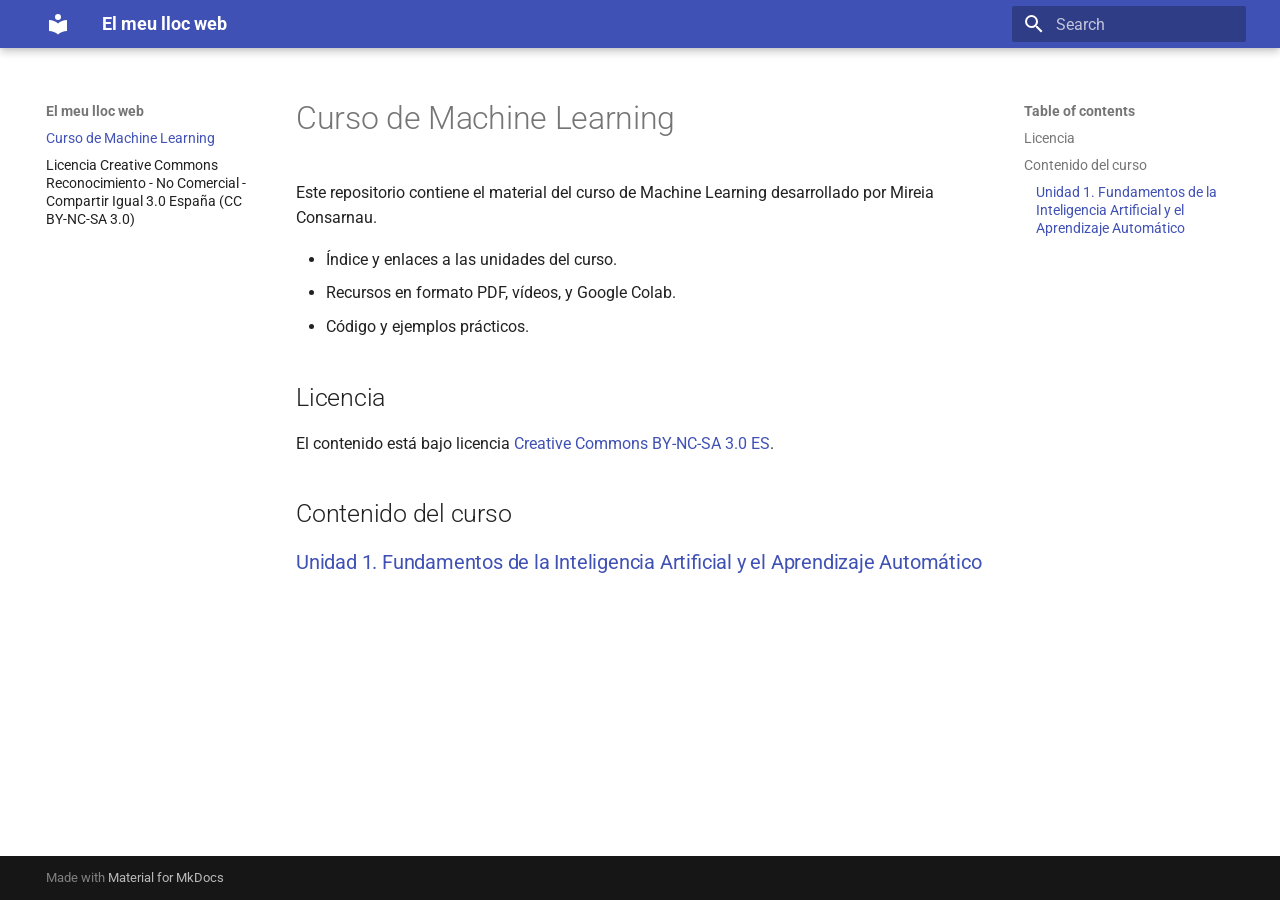
==== index.html @ 43873d52 "Deployed 6380e3f with MkDocs version: 1.5.3" ====
<!doctype html>
<html lang="en" class="no-js">
  <head>
    
      <meta charset="utf-8">
      <meta name="viewport" content="width=device-width,initial-scale=1">
      
      
      
      
      
        <link rel="next" href="LICENSE/">
      
      
      <link rel="icon" href="assets/images/favicon.png">
      <meta name="generator" content="mkdocs-1.5.3, mkdocs-material-9.4.0">
    
    
      
        <title>Curso de Machine Learning - El meu lloc web</title>
      
    
    
      <link rel="stylesheet" href="assets/stylesheets/main.9f615399.min.css">
      
      


    
    
      
    
    
      
        
        
        <link rel="preconnect" href="https://fonts.gstatic.com" crossorigin>
        <link rel="stylesheet" href="https://fonts.googleapis.com/css?family=Roboto:300,300i,400,400i,700,700i%7CRoboto+Mono:400,400i,700,700i&display=fallback">
        <style>:root{--md-text-font:"Roboto";--md-code-font:"Roboto Mono"}</style>
      
    
    
    <script>__md_scope=new URL(".",location),__md_hash=e=>[...e].reduce((e,_)=>(e<<5)-e+_.charCodeAt(0),0),__md_get=(e,_=localStorage,t=__md_scope)=>JSON.parse(_.getItem(t.pathname+"."+e)),__md_set=(e,_,t=localStorage,a=__md_scope)=>{try{t.setItem(a.pathname+"."+e,JSON.stringify(_))}catch(e){}}</script>
    
      

    
    
    
  </head>
  
  
    <body dir="ltr">
  
    
    
      <script>var palette=__md_get("__palette");if(palette&&"object"==typeof palette.color)for(var key of Object.keys(palette.color))document.body.setAttribute("data-md-color-"+key,palette.color[key])</script>
    
    <input class="md-toggle" data-md-toggle="drawer" type="checkbox" id="__drawer" autocomplete="off">
    <input class="md-toggle" data-md-toggle="search" type="checkbox" id="__search" autocomplete="off">
    <label class="md-overlay" for="__drawer"></label>
    <div data-md-component="skip">
      
        
        <a href="#licencia" class="md-skip">
          Skip to content
        </a>
      
    </div>
    <div data-md-component="announce">
      
    </div>
    
    
      

  

<header class="md-header md-header--shadow" data-md-component="header">
  <nav class="md-header__inner md-grid" aria-label="Header">
    <a href="." title="El meu lloc web" class="md-header__button md-logo" aria-label="El meu lloc web" data-md-component="logo">
      
  
  <svg xmlns="http://www.w3.org/2000/svg" viewBox="0 0 24 24"><path d="M12 8a3 3 0 0 0 3-3 3 3 0 0 0-3-3 3 3 0 0 0-3 3 3 3 0 0 0 3 3m0 3.54C9.64 9.35 6.5 8 3 8v11c3.5 0 6.64 1.35 9 3.54 2.36-2.19 5.5-3.54 9-3.54V8c-3.5 0-6.64 1.35-9 3.54Z"/></svg>

    </a>
    <label class="md-header__button md-icon" for="__drawer">
      
      <svg xmlns="http://www.w3.org/2000/svg" viewBox="0 0 24 24"><path d="M3 6h18v2H3V6m0 5h18v2H3v-2m0 5h18v2H3v-2Z"/></svg>
    </label>
    <div class="md-header__title" data-md-component="header-title">
      <div class="md-header__ellipsis">
        <div class="md-header__topic">
          <span class="md-ellipsis">
            El meu lloc web
          </span>
        </div>
        <div class="md-header__topic" data-md-component="header-topic">
          <span class="md-ellipsis">
            
              Curso de Machine Learning
            
          </span>
        </div>
      </div>
    </div>
    
    
    
      <label class="md-header__button md-icon" for="__search">
        
        <svg xmlns="http://www.w3.org/2000/svg" viewBox="0 0 24 24"><path d="M9.5 3A6.5 6.5 0 0 1 16 9.5c0 1.61-.59 3.09-1.56 4.23l.27.27h.79l5 5-1.5 1.5-5-5v-.79l-.27-.27A6.516 6.516 0 0 1 9.5 16 6.5 6.5 0 0 1 3 9.5 6.5 6.5 0 0 1 9.5 3m0 2C7 5 5 7 5 9.5S7 14 9.5 14 14 12 14 9.5 12 5 9.5 5Z"/></svg>
      </label>
      <div class="md-search" data-md-component="search" role="dialog">
  <label class="md-search__overlay" for="__search"></label>
  <div class="md-search__inner" role="search">
    <form class="md-search__form" name="search">
      <input type="text" class="md-search__input" name="query" aria-label="Search" placeholder="Search" autocapitalize="off" autocorrect="off" autocomplete="off" spellcheck="false" data-md-component="search-query" required>
      <label class="md-search__icon md-icon" for="__search">
        
        <svg xmlns="http://www.w3.org/2000/svg" viewBox="0 0 24 24"><path d="M9.5 3A6.5 6.5 0 0 1 16 9.5c0 1.61-.59 3.09-1.56 4.23l.27.27h.79l5 5-1.5 1.5-5-5v-.79l-.27-.27A6.516 6.516 0 0 1 9.5 16 6.5 6.5 0 0 1 3 9.5 6.5 6.5 0 0 1 9.5 3m0 2C7 5 5 7 5 9.5S7 14 9.5 14 14 12 14 9.5 12 5 9.5 5Z"/></svg>
        
        <svg xmlns="http://www.w3.org/2000/svg" viewBox="0 0 24 24"><path d="M20 11v2H8l5.5 5.5-1.42 1.42L4.16 12l7.92-7.92L13.5 5.5 8 11h12Z"/></svg>
      </label>
      <nav class="md-search__options" aria-label="Search">
        
        <button type="reset" class="md-search__icon md-icon" title="Clear" aria-label="Clear" tabindex="-1">
          
          <svg xmlns="http://www.w3.org/2000/svg" viewBox="0 0 24 24"><path d="M19 6.41 17.59 5 12 10.59 6.41 5 5 6.41 10.59 12 5 17.59 6.41 19 12 13.41 17.59 19 19 17.59 13.41 12 19 6.41Z"/></svg>
        </button>
      </nav>
      
    </form>
    <div class="md-search__output">
      <div class="md-search__scrollwrap" data-md-scrollfix>
        <div class="md-search-result" data-md-component="search-result">
          <div class="md-search-result__meta">
            Initializing search
          </div>
          <ol class="md-search-result__list" role="presentation"></ol>
        </div>
      </div>
    </div>
  </div>
</div>
    
    
  </nav>
  
</header>
    
    <div class="md-container" data-md-component="container">
      
      
        
          
        
      
      <main class="md-main" data-md-component="main">
        <div class="md-main__inner md-grid">
          
            
              
              <div class="md-sidebar md-sidebar--primary" data-md-component="sidebar" data-md-type="navigation" >
                <div class="md-sidebar__scrollwrap">
                  <div class="md-sidebar__inner">
                    



<nav class="md-nav md-nav--primary" aria-label="Navigation" data-md-level="0">
  <label class="md-nav__title" for="__drawer">
    <a href="." title="El meu lloc web" class="md-nav__button md-logo" aria-label="El meu lloc web" data-md-component="logo">
      
  
  <svg xmlns="http://www.w3.org/2000/svg" viewBox="0 0 24 24"><path d="M12 8a3 3 0 0 0 3-3 3 3 0 0 0-3-3 3 3 0 0 0-3 3 3 3 0 0 0 3 3m0 3.54C9.64 9.35 6.5 8 3 8v11c3.5 0 6.64 1.35 9 3.54 2.36-2.19 5.5-3.54 9-3.54V8c-3.5 0-6.64 1.35-9 3.54Z"/></svg>

    </a>
    El meu lloc web
  </label>
  
  <ul class="md-nav__list" data-md-scrollfix>
    
      
      
  
  
    
  
  
    <li class="md-nav__item md-nav__item--active">
      
      <input class="md-nav__toggle md-toggle" type="checkbox" id="__toc">
      
      
      
        <label class="md-nav__link md-nav__link--active" for="__toc">
          
  
  <span class="md-ellipsis">
    Curso de Machine Learning
  </span>
  

          <span class="md-nav__icon md-icon"></span>
        </label>
      
      <a href="." class="md-nav__link md-nav__link--active">
        
  
  <span class="md-ellipsis">
    Curso de Machine Learning
  </span>
  

      </a>
      
        

<nav class="md-nav md-nav--secondary" aria-label="Table of contents">
  
  
  
  
    <label class="md-nav__title" for="__toc">
      <span class="md-nav__icon md-icon"></span>
      Table of contents
    </label>
    <ul class="md-nav__list" data-md-component="toc" data-md-scrollfix>
      
        <li class="md-nav__item">
  <a href="#licencia" class="md-nav__link">
    Licencia
  </a>
  
</li>
      
        <li class="md-nav__item">
  <a href="#contenido-del-curso" class="md-nav__link">
    Contenido del curso
  </a>
  
    <nav class="md-nav" aria-label="Contenido del curso">
      <ul class="md-nav__list">
        
          <li class="md-nav__item">
  <a href="#unidad-1-fundamentos-de-la-inteligencia-artificial-y-el-aprendizaje-automatico" class="md-nav__link">
    Unidad 1. Fundamentos de la Inteligencia Artificial y el Aprendizaje Automático
  </a>
  
</li>
        
      </ul>
    </nav>
  
</li>
      
    </ul>
  
</nav>
      
    </li>
  

    
      
      
  
  
  
    <li class="md-nav__item">
      <a href="LICENSE/" class="md-nav__link">
        
  
  <span class="md-ellipsis">
    Licencia Creative Commons Reconocimiento - No Comercial - Compartir Igual 3.0 España (CC BY-NC-SA 3.0)
  </span>
  

      </a>
    </li>
  

    
  </ul>
</nav>
                  </div>
                </div>
              </div>
            
            
              
              <div class="md-sidebar md-sidebar--secondary" data-md-component="sidebar" data-md-type="toc" >
                <div class="md-sidebar__scrollwrap">
                  <div class="md-sidebar__inner">
                    

<nav class="md-nav md-nav--secondary" aria-label="Table of contents">
  
  
  
  
    <label class="md-nav__title" for="__toc">
      <span class="md-nav__icon md-icon"></span>
      Table of contents
    </label>
    <ul class="md-nav__list" data-md-component="toc" data-md-scrollfix>
      
        <li class="md-nav__item">
  <a href="#licencia" class="md-nav__link">
    Licencia
  </a>
  
</li>
      
        <li class="md-nav__item">
  <a href="#contenido-del-curso" class="md-nav__link">
    Contenido del curso
  </a>
  
    <nav class="md-nav" aria-label="Contenido del curso">
      <ul class="md-nav__list">
        
          <li class="md-nav__item">
  <a href="#unidad-1-fundamentos-de-la-inteligencia-artificial-y-el-aprendizaje-automatico" class="md-nav__link">
    Unidad 1. Fundamentos de la Inteligencia Artificial y el Aprendizaje Automático
  </a>
  
</li>
        
      </ul>
    </nav>
  
</li>
      
    </ul>
  
</nav>
                  </div>
                </div>
              </div>
            
          
          
            <div class="md-content" data-md-component="content">
              <article class="md-content__inner md-typeset">
                
                  


  <h1>Curso de Machine Learning</h1>

<p>Este repositorio contiene el material del curso de Machine Learning desarrollado por Mireia Consarnau.</p>
<ul>
<li>Índice y enlaces a las unidades del curso.</li>
<li>Recursos en formato PDF, vídeos, y Google Colab.</li>
<li>Código y ejemplos prácticos.</li>
</ul>
<h2 id="licencia">Licencia</h2>
<p>El contenido está bajo licencia <a href="LICENSE/">Creative Commons BY-NC-SA 3.0 ES</a>.</p>
<h2 id="contenido-del-curso">Contenido del curso</h2>
<h3 id="unidad-1-fundamentos-de-la-inteligencia-artificial-y-el-aprendizaje-automatico"><a href="unidad1/unidad1.md">Unidad 1. Fundamentos de la Inteligencia Artificial y el Aprendizaje Automático</a></h3>





                
              </article>
            </div>
          
          
        </div>
        
      </main>
      
        <footer class="md-footer">
  
  <div class="md-footer-meta md-typeset">
    <div class="md-footer-meta__inner md-grid">
      <div class="md-copyright">
  
  
    Made with
    <a href="https://squidfunk.github.io/mkdocs-material/" target="_blank" rel="noopener">
      Material for MkDocs
    </a>
  
</div>
      
    </div>
  </div>
</footer>
      
    </div>
    <div class="md-dialog" data-md-component="dialog">
      <div class="md-dialog__inner md-typeset"></div>
    </div>
    
    <script id="__config" type="application/json">{"base": ".", "features": [], "search": "assets/javascripts/workers/search.a264c092.min.js", "translations": {"clipboard.copied": "Copied to clipboard", "clipboard.copy": "Copy to clipboard", "search.result.more.one": "1 more on this page", "search.result.more.other": "# more on this page", "search.result.none": "No matching documents", "search.result.one": "1 matching document", "search.result.other": "# matching documents", "search.result.placeholder": "Type to start searching", "search.result.term.missing": "Missing", "select.version": "Select version"}}</script>
    
    
      <script src="assets/javascripts/bundle.4e0fa4ba.min.js"></script>
      
    
  </body>
</html>
---- assets/stylesheets/main.9f615399.min.css ----
@charset "UTF-8";html{-webkit-text-size-adjust:none;-moz-text-size-adjust:none;text-size-adjust:none;box-sizing:border-box}*,:after,:before{box-sizing:inherit}@media (prefers-reduced-motion){*,:after,:before{transition:none!important}}body{margin:0}a,button,input,label{-webkit-tap-highlight-color:transparent}a{color:inherit;text-decoration:none}hr{border:0;box-sizing:initial;display:block;height:.05rem;overflow:visible;padding:0}small{font-size:80%}sub,sup{line-height:1em}img{border-style:none}table{border-collapse:initial;border-spacing:0}td,th{font-weight:400;vertical-align:top}button{background:#0000;border:0;font-family:inherit;font-size:inherit;margin:0;padding:0}input{border:0;outline:none}:root{--md-primary-fg-color:#4051b5;--md-primary-fg-color--light:#5d6cc0;--md-primary-fg-color--dark:#303fa1;--md-primary-bg-color:#fff;--md-primary-bg-color--light:#ffffffb3;--md-accent-fg-color:#526cfe;--md-accent-fg-color--transparent:#526cfe1a;--md-accent-bg-color:#fff;--md-accent-bg-color--light:#ffffffb3}[data-md-color-scheme=default]{color-scheme:light}[data-md-color-scheme=default] img[src$="#gh-dark-mode-only"],[data-md-color-scheme=default] img[src$="#only-dark"]{display:none}:root,[data-md-color-scheme=default]{--md-hue:230;--md-default-fg-color:#000000de;--md-default-fg-color--light:#0000008a;--md-default-fg-color--lighter:#00000052;--md-default-fg-color--lightest:#00000012;--md-default-bg-color:#fff;--md-default-bg-color--light:#ffffffb3;--md-default-bg-color--lighter:#ffffff4d;--md-default-bg-color--lightest:#ffffff1f;--md-code-fg-color:#36464e;--md-code-bg-color:#f5f5f5;--md-code-hl-color:#4287ff;--md-code-hl-color--light:#4287ff1a;--md-code-hl-number-color:#d52a2a;--md-code-hl-special-color:#db1457;--md-code-hl-function-color:#a846b9;--md-code-hl-constant-color:#6e59d9;--md-code-hl-keyword-color:#3f6ec6;--md-code-hl-string-color:#1c7d4d;--md-code-hl-name-color:var(--md-code-fg-color);--md-code-hl-operator-color:var(--md-default-fg-color--light);--md-code-hl-punctuation-color:var(--md-default-fg-color--light);--md-code-hl-comment-color:var(--md-default-fg-color--light);--md-code-hl-generic-color:var(--md-default-fg-color--light);--md-code-hl-variable-color:var(--md-default-fg-color--light);--md-typeset-color:var(--md-default-fg-color);--md-typeset-a-color:var(--md-primary-fg-color);--md-typeset-del-color:#f5503d26;--md-typeset-ins-color:#0bd57026;--md-typeset-kbd-color:#fafafa;--md-typeset-kbd-accent-color:#fff;--md-typeset-kbd-border-color:#b8b8b8;--md-typeset-mark-color:#ffff0080;--md-typeset-strong-color:var(--md-default-fg-color);--md-typeset-table-color:#0000001f;--md-typeset-table-color--light:rgba(0,0,0,.035);--md-admonition-fg-color:var(--md-default-fg-color);--md-admonition-bg-color:var(--md-default-bg-color);--md-warning-fg-color:#000000de;--md-warning-bg-color:#ff9;--md-footer-fg-color:#fff;--md-footer-fg-color--light:#ffffffb3;--md-footer-fg-color--lighter:#ffffff73;--md-footer-bg-color:#000000de;--md-footer-bg-color--dark:#00000052;--md-shadow-z1:0 0.2rem 0.5rem #0000000d,0 0 0.05rem #0000001a;--md-shadow-z2:0 0.2rem 0.5rem #0000001a,0 0 0.05rem #00000040;--md-shadow-z3:0 0.2rem 0.5rem #0003,0 0 0.05rem #00000059}.md-icon svg{fill:currentcolor;display:block;height:1.2rem;width:1.2rem}body{-webkit-font-smoothing:antialiased;-moz-osx-font-smoothing:grayscale;--md-text-font-family:var(--md-text-font,_),-apple-system,BlinkMacSystemFont,Helvetica,Arial,sans-serif;--md-code-font-family:var(--md-code-font,_),SFMono-Regular,Consolas,Menlo,monospace}aside,body,input{font-feature-settings:"kern","liga";color:var(--md-typeset-color);font-family:var(--md-text-font-family)}code,kbd,pre{font-feature-settings:"kern";font-family:var(--md-code-font-family)}:root{--md-typeset-table-sort-icon:url('data:image/svg+xml;charset=utf-8,<svg xmlns="http://www.w3.org/2000/svg" viewBox="0 0 24 24"><path d="m18 21-4-4h3V7h-3l4-4 4 4h-3v10h3M2 19v-2h10v2M2 13v-2h7v2M2 7V5h4v2H2Z"/></svg>');--md-typeset-table-sort-icon--asc:url('data:image/svg+xml;charset=utf-8,<svg xmlns="http://www.w3.org/2000/svg" viewBox="0 0 24 24"><path d="M19 17h3l-4 4-4-4h3V3h2M2 17h10v2H2M6 5v2H2V5m0 6h7v2H2v-2Z"/></svg>');--md-typeset-table-sort-icon--desc:url('data:image/svg+xml;charset=utf-8,<svg xmlns="http://www.w3.org/2000/svg" viewBox="0 0 24 24"><path d="M19 7h3l-4-4-4 4h3v14h2M2 17h10v2H2M6 5v2H2V5m0 6h7v2H2v-2Z"/></svg>')}.md-typeset{-webkit-print-color-adjust:exact;color-adjust:exact;font-size:.8rem;line-height:1.6}@media print{.md-typeset{font-size:.68rem}}.md-typeset blockquote,.md-typeset dl,.md-typeset figure,.md-typeset ol,.md-typeset pre,.md-typeset ul{margin-bottom:1em;margin-top:1em}.md-typeset h1{color:var(--md-default-fg-color--light);font-size:2em;line-height:1.3;margin:0 0 1.25em}.md-typeset h1,.md-typeset h2{font-weight:300;letter-spacing:-.01em}.md-typeset h2{font-size:1.5625em;line-height:1.4;margin:1.6em 0 .64em}.md-typeset h3{font-size:1.25em;font-weight:400;letter-spacing:-.01em;line-height:1.5;margin:1.6em 0 .8em}.md-typeset h2+h3{margin-top:.8em}.md-typeset h4{font-weight:700;letter-spacing:-.01em;margin:1em 0}.md-typeset h5,.md-typeset h6{color:var(--md-default-fg-color--light);font-size:.8em;font-weight:700;letter-spacing:-.01em;margin:1.25em 0}.md-typeset h5{text-transform:uppercase}.md-typeset hr{border-bottom:.05rem solid var(--md-default-fg-color--lightest);display:flow-root;margin:1.5em 0}.md-typeset a{color:var(--md-typeset-a-color);word-break:break-word}.md-typeset a,.md-typeset a:before{transition:color 125ms}.md-typeset a:focus,.md-typeset a:hover{color:var(--md-accent-fg-color)}.md-typeset a:focus code,.md-typeset a:hover code{background-color:var(--md-accent-fg-color--transparent)}.md-typeset a code{color:currentcolor;transition:background-color 125ms}.md-typeset a strong{color:currentcolor}.md-typeset a.focus-visible{outline-color:var(--md-accent-fg-color);outline-offset:.2rem}.md-typeset code,.md-typeset kbd,.md-typeset pre{color:var(--md-code-fg-color);direction:ltr;font-variant-ligatures:none}@media print{.md-typeset code,.md-typeset kbd,.md-typeset pre{white-space:pre-wrap}}.md-typeset code{background-color:var(--md-code-bg-color);border-radius:.1rem;-webkit-box-decoration-break:clone;box-decoration-break:clone;font-size:.85em;padding:0 .2941176471em;word-break:break-word}.md-typeset code:not(.focus-visible){-webkit-tap-highlight-color:transparent;outline:none}.md-typeset pre{display:flow-root;line-height:1.4;position:relative}.md-typeset pre>code{-webkit-box-decoration-break:slice;box-decoration-break:slice;box-shadow:none;display:block;margin:0;outline-color:var(--md-accent-fg-color);overflow:auto;padding:.7720588235em 1.1764705882em;scrollbar-color:var(--md-default-fg-color--lighter) #0000;scrollbar-width:thin;touch-action:auto;word-break:normal}.md-typeset pre>code:hover{scrollbar-color:var(--md-accent-fg-color) #0000}.md-typeset pre>code::-webkit-scrollbar{height:.2rem;width:.2rem}.md-typeset pre>code::-webkit-scrollbar-thumb{background-color:var(--md-default-fg-color--lighter)}.md-typeset pre>code::-webkit-scrollbar-thumb:hover{background-color:var(--md-accent-fg-color)}.md-typeset kbd{background-color:var(--md-typeset-kbd-color);border-radius:.1rem;box-shadow:0 .1rem 0 .05rem var(--md-typeset-kbd-border-color),0 .1rem 0 var(--md-typeset-kbd-border-color),0 -.1rem .2rem var(--md-typeset-kbd-accent-color) inset;color:var(--md-default-fg-color);display:inline-block;font-size:.75em;padding:0 .6666666667em;vertical-align:text-top;word-break:break-word}.md-typeset mark{background-color:var(--md-typeset-mark-color);-webkit-box-decoration-break:clone;box-decoration-break:clone;color:inherit;word-break:break-word}.md-typeset abbr{border-bottom:.05rem dotted var(--md-default-fg-color--light);cursor:help;text-decoration:none}@media (hover:none){.md-typeset abbr[title]:focus:after,.md-typeset abbr[title]:hover:after{background-color:var(--md-default-fg-color);border-radius:.1rem;box-shadow:var(--md-shadow-z3);color:var(--md-default-bg-color);content:attr(title);font-size:.7rem;left:.8rem;margin-top:2em;padding:.2rem .3rem;position:absolute;right:.8rem}}.md-typeset small{opacity:.75}[dir=ltr] .md-typeset sub,[dir=ltr] .md-typeset sup{margin-left:.078125em}[dir=rtl] .md-typeset sub,[dir=rtl] .md-typeset sup{margin-right:.078125em}.md-typeset strong{color:var(--md-typeset-strong-color)}[dir=ltr] .md-typeset blockquote{padding-left:.6rem}[dir=rtl] .md-typeset blockquote{padding-right:.6rem}[dir=ltr] .md-typeset blockquote{border-left:.2rem solid var(--md-default-fg-color--lighter)}[dir=rtl] .md-typeset blockquote{border-right:.2rem solid var(--md-default-fg-color--lighter)}.md-typeset blockquote{color:var(--md-default-fg-color--light);margin-left:0;margin-right:0}.md-typeset ul{list-style-type:disc}[dir=ltr] .md-typeset ol,[dir=ltr] .md-typeset ul{margin-left:.625em}[dir=rtl] .md-typeset ol,[dir=rtl] .md-typeset ul{margin-right:.625em}.md-typeset ol,.md-typeset ul{padding:0}.md-typeset ol:not([hidden]),.md-typeset ul:not([hidden]){display:flow-root}.md-typeset ol ol,.md-typeset ul ol{list-style-type:lower-alpha}.md-typeset ol ol ol,.md-typeset ul ol ol{list-style-type:lower-roman}[dir=ltr] .md-typeset ol li,[dir=ltr] .md-typeset ul li{margin-left:1.25em}[dir=rtl] .md-typeset ol li,[dir=rtl] .md-typeset ul li{margin-right:1.25em}.md-typeset ol li,.md-typeset ul li{margin-bottom:.5em}.md-typeset ol li blockquote,.md-typeset ol li p,.md-typeset ul li blockquote,.md-typeset ul li p{margin:.5em 0}.md-typeset ol li:last-child,.md-typeset ul li:last-child{margin-bottom:0}[dir=ltr] .md-typeset ol li ol,[dir=ltr] .md-typeset ol li ul,[dir=ltr] .md-typeset ul li ol,[dir=ltr] .md-typeset ul li ul{margin-left:.625em}[dir=rtl] .md-typeset ol li ol,[dir=rtl] .md-typeset ol li ul,[dir=rtl] .md-typeset ul li ol,[dir=rtl] .md-typeset ul li ul{margin-right:.625em}.md-typeset ol li ol,.md-typeset ol li ul,.md-typeset ul li ol,.md-typeset ul li ul{margin-bottom:.5em;margin-top:.5em}[dir=ltr] .md-typeset dd{margin-left:1.875em}[dir=rtl] .md-typeset dd{margin-right:1.875em}.md-typeset dd{margin-bottom:1.5em;margin-top:1em}.md-typeset img,.md-typeset svg,.md-typeset video{height:auto;max-width:100%}.md-typeset img[align=left]{margin:1em 1em 1em 0}.md-typeset img[align=right]{margin:1em 0 1em 1em}.md-typeset img[align]:only-child{margin-top:0}.md-typeset figure{display:flow-root;margin:1em auto;max-width:100%;text-align:center;width:-webkit-fit-content;width:-moz-fit-content;width:fit-content}.md-typeset figure img{display:block}.md-typeset figcaption{font-style:italic;margin:1em auto;max-width:24rem}.md-typeset iframe{max-width:100%}.md-typeset table:not([class]){background-color:var(--md-default-bg-color);border:.05rem solid var(--md-typeset-table-color);border-radius:.1rem;display:inline-block;font-size:.64rem;max-width:100%;overflow:auto;touch-action:auto}@media print{.md-typeset table:not([class]){display:table}}.md-typeset table:not([class])+*{margin-top:1.5em}.md-typeset table:not([class]) td>:first-child,.md-typeset table:not([class]) th>:first-child{margin-top:0}.md-typeset table:not([class]) td>:last-child,.md-typeset table:not([class]) th>:last-child{margin-bottom:0}.md-typeset table:not([class]) td:not([align]),.md-typeset table:not([class]) th:not([align]){text-align:left}[dir=rtl] .md-typeset table:not([class]) td:not([align]),[dir=rtl] .md-typeset table:not([class]) th:not([align]){text-align:right}.md-typeset table:not([class]) th{font-weight:700;min-width:5rem;padding:.9375em 1.25em;vertical-align:top}.md-typeset table:not([class]) td{border-top:.05rem solid var(--md-typeset-table-color);padding:.9375em 1.25em;vertical-align:top}.md-typeset table:not([class]) tbody tr{transition:background-color 125ms}.md-typeset table:not([class]) tbody tr:hover{background-color:var(--md-typeset-table-color--light);box-shadow:0 .05rem 0 var(--md-default-bg-color) inset}.md-typeset table:not([class]) a{word-break:normal}.md-typeset table th[role=columnheader]{cursor:pointer}[dir=ltr] .md-typeset table th[role=columnheader]:after{margin-left:.5em}[dir=rtl] .md-typeset table th[role=columnheader]:after{margin-right:.5em}.md-typeset table th[role=columnheader]:after{content:"";display:inline-block;height:1.2em;-webkit-mask-image:var(--md-typeset-table-sort-icon);mask-image:var(--md-typeset-table-sort-icon);-webkit-mask-repeat:no-repeat;mask-repeat:no-repeat;-webkit-mask-size:contain;mask-size:contain;transition:background-color 125ms;vertical-align:text-bottom;width:1.2em}.md-typeset table th[role=columnheader]:hover:after{background-color:var(--md-default-fg-color--lighter)}.md-typeset table th[role=columnheader][aria-sort=ascending]:after{background-color:var(--md-default-fg-color--light);-webkit-mask-image:var(--md-typeset-table-sort-icon--asc);mask-image:var(--md-typeset-table-sort-icon--asc)}.md-typeset table th[role=columnheader][aria-sort=descending]:after{background-color:var(--md-default-fg-color--light);-webkit-mask-image:var(--md-typeset-table-sort-icon--desc);mask-image:var(--md-typeset-table-sort-icon--desc)}.md-typeset__scrollwrap{margin:1em -.8rem;overflow-x:auto;touch-action:auto}.md-typeset__table{display:inline-block;margin-bottom:.5em;padding:0 .8rem}@media print{.md-typeset__table{display:block}}html .md-typeset__table table{display:table;margin:0;overflow:hidden;width:100%}@media screen and (max-width:44.9375em){.md-content__inner>pre{margin:1em -.8rem}.md-content__inner>pre code{border-radius:0}}.md-typeset .md-author{display:block;flex-shrink:0;height:1.6rem;overflow:hidden;position:relative;transition:color 125ms,transform 125ms;width:1.6rem}.md-typeset .md-author img{border-radius:100%;display:block}.md-typeset .md-author--more{background:var(--md-default-fg-color--lightest);color:var(--md-default-fg-color--lighter);font-size:.6rem;font-weight:700;line-height:1.6rem;text-align:center}.md-typeset .md-author--long{height:2.4rem;width:2.4rem}.md-typeset a.md-author{transform:scale(1)}.md-typeset a.md-author img{filter:grayscale(100%) opacity(75%);transition:filter 125ms}.md-typeset a.md-author:focus,.md-typeset a.md-author:hover{transform:scale(1.1);z-index:1}.md-typeset a.md-author:focus img,.md-typeset a.md-author:hover img{filter:grayscale(0)}.md-banner{background-color:var(--md-footer-bg-color);color:var(--md-footer-fg-color);overflow:auto}@media print{.md-banner{display:none}}.md-banner--warning{background-color:var(--md-warning-bg-color);color:var(--md-warning-fg-color)}.md-banner__inner{font-size:.7rem;margin:.6rem auto;padding:0 .8rem}[dir=ltr] .md-banner__button{float:right}[dir=rtl] .md-banner__button{float:left}.md-banner__button{color:inherit;cursor:pointer;transition:opacity .25s}.no-js .md-banner__button{display:none}.md-banner__button:hover{opacity:.7}html{font-size:125%;height:100%;overflow-x:hidden}@media screen and (min-width:100em){html{font-size:137.5%}}@media screen and (min-width:125em){html{font-size:150%}}body{background-color:var(--md-default-bg-color);display:flex;flex-direction:column;font-size:.5rem;min-height:100%;position:relative;width:100%}@media print{body{display:block}}@media screen and (max-width:59.9375em){body[data-md-scrolllock]{position:fixed}}.md-grid{margin-left:auto;margin-right:auto;max-width:61rem}.md-container{display:flex;flex-direction:column;flex-grow:1}@media print{.md-container{display:block}}.md-main{flex-grow:1}.md-main__inner{display:flex;height:100%;margin-top:1.5rem}.md-ellipsis{overflow:hidden;text-overflow:ellipsis}.md-toggle{display:none}.md-option{height:0;opacity:0;position:absolute;width:0}.md-option:checked+label:not([hidden]){display:block}.md-option.focus-visible+label{outline-color:var(--md-accent-fg-color);outline-style:auto}.md-skip{background-color:var(--md-default-fg-color);border-radius:.1rem;color:var(--md-default-bg-color);font-size:.64rem;margin:.5rem;opacity:0;outline-color:var(--md-accent-fg-color);padding:.3rem .5rem;position:fixed;transform:translateY(.4rem);z-index:-1}.md-skip:focus{opacity:1;transform:translateY(0);transition:transform .25s cubic-bezier(.4,0,.2,1),opacity 175ms 75ms;z-index:10}@page{margin:25mm}:root{--md-clipboard-icon:url('data:image/svg+xml;charset=utf-8,<svg xmlns="http://www.w3.org/2000/svg" viewBox="0 0 24 24"><path d="M19 21H8V7h11m0-2H8a2 2 0 0 0-2 2v14a2 2 0 0 0 2 2h11a2 2 0 0 0 2-2V7a2 2 0 0 0-2-2m-3-4H4a2 2 0 0 0-2 2v14h2V3h12V1Z"/></svg>')}.md-clipboard{border-radius:.1rem;color:var(--md-default-fg-color--lightest);cursor:pointer;height:1.5em;outline-color:var(--md-accent-fg-color);outline-offset:.1rem;position:absolute;right:.5em;top:.5em;transition:color .25s;width:1.5em;z-index:1}@media print{.md-clipboard{display:none}}.md-clipboard:not(.focus-visible){-webkit-tap-highlight-color:transparent;outline:none}:hover>.md-clipboard{color:var(--md-default-fg-color--light)}.md-clipboard:focus,.md-clipboard:hover{color:var(--md-accent-fg-color)}.md-clipboard:after{background-color:currentcolor;content:"";display:block;height:1.125em;margin:0 auto;-webkit-mask-image:var(--md-clipboard-icon);mask-image:var(--md-clipboard-icon);-webkit-mask-position:center;mask-position:center;-webkit-mask-repeat:no-repeat;mask-repeat:no-repeat;-webkit-mask-size:contain;mask-size:contain;width:1.125em}.md-clipboard--inline{cursor:pointer}.md-clipboard--inline code{transition:color .25s,background-color .25s}.md-clipboard--inline:focus code,.md-clipboard--inline:hover code{background-color:var(--md-accent-fg-color--transparent);color:var(--md-accent-fg-color)}@keyframes consent{0%{opacity:0;transform:translateY(100%)}to{opacity:1;transform:translateY(0)}}@keyframes overlay{0%{opacity:0}to{opacity:1}}.md-consent__overlay{animation:overlay .25s both;-webkit-backdrop-filter:blur(.1rem);backdrop-filter:blur(.1rem);background-color:#0000008a;height:100%;opacity:1;position:fixed;top:0;width:100%;z-index:5}.md-consent__inner{animation:consent .5s cubic-bezier(.1,.7,.1,1) both;background-color:var(--md-default-bg-color);border:0;border-radius:.1rem;bottom:0;box-shadow:0 0 .2rem #0000001a,0 .2rem .4rem #0003;max-height:100%;overflow:auto;padding:0;position:fixed;width:100%;z-index:5}.md-consent__form{padding:.8rem}.md-consent__settings{display:none;margin:1em 0}input:checked+.md-consent__settings{display:block}.md-consent__controls{margin-bottom:.8rem}.md-typeset .md-consent__controls .md-button{display:inline}@media screen and (max-width:44.9375em){.md-typeset .md-consent__controls .md-button{display:block;margin-top:.4rem;text-align:center;width:100%}}.md-consent label{cursor:pointer}.md-content{flex-grow:1;min-width:0}.md-content__inner{margin:0 .8rem 1.2rem;padding-top:.6rem}@media screen and (min-width:76.25em){[dir=ltr] .md-sidebar--primary:not([hidden])~.md-content>.md-content__inner{margin-left:1.2rem}[dir=ltr] .md-sidebar--secondary:not([hidden])~.md-content>.md-content__inner,[dir=rtl] .md-sidebar--primary:not([hidden])~.md-content>.md-content__inner{margin-right:1.2rem}[dir=rtl] .md-sidebar--secondary:not([hidden])~.md-content>.md-content__inner{margin-left:1.2rem}}.md-content__inner:before{content:"";display:block;height:.4rem}.md-content__inner>:last-child{margin-bottom:0}[dir=ltr] .md-content__button{float:right}[dir=rtl] .md-content__button{float:left}[dir=ltr] .md-content__button{margin-left:.4rem}[dir=rtl] .md-content__button{margin-right:.4rem}.md-content__button{margin:.4rem 0;padding:0}@media print{.md-content__button{display:none}}.md-typeset .md-content__button{color:var(--md-default-fg-color--lighter)}.md-content__button svg{display:inline;vertical-align:top}[dir=rtl] .md-content__button svg{transform:scaleX(-1)}[dir=ltr] .md-dialog{right:.8rem}[dir=rtl] .md-dialog{left:.8rem}.md-dialog{background-color:var(--md-default-fg-color);border-radius:.1rem;bottom:.8rem;box-shadow:var(--md-shadow-z3);min-width:11.1rem;opacity:0;padding:.4rem .6rem;pointer-events:none;position:fixed;transform:translateY(100%);transition:transform 0ms .4s,opacity .4s;z-index:4}@media print{.md-dialog{display:none}}.md-dialog--active{opacity:1;pointer-events:auto;transform:translateY(0);transition:transform .4s cubic-bezier(.075,.85,.175,1),opacity .4s}.md-dialog__inner{color:var(--md-default-bg-color);font-size:.7rem}.md-feedback{margin:2em 0 1em;text-align:center}.md-feedback fieldset{border:none;margin:0;padding:0}.md-feedback__title{font-weight:700;margin:1em auto}.md-feedback__inner{position:relative}.md-feedback__list{align-content:baseline;display:flex;flex-wrap:wrap;justify-content:center;position:relative}.md-feedback__list:hover .md-icon:not(:disabled){color:var(--md-default-fg-color--lighter)}:disabled .md-feedback__list{min-height:1.8rem}.md-feedback__icon{color:var(--md-default-fg-color--light);cursor:pointer;flex-shrink:0;margin:0 .1rem;transition:color 125ms}.md-feedback__icon:not(:disabled).md-icon:hover{color:var(--md-accent-fg-color)}.md-feedback__icon:disabled{color:var(--md-default-fg-color--lightest);pointer-events:none}.md-feedback__note{opacity:0;position:relative;transform:translateY(.4rem);transition:transform .4s cubic-bezier(.1,.7,.1,1),opacity .15s}.md-feedback__note>*{margin:0 auto;max-width:16rem}:disabled .md-feedback__note{opacity:1;transform:translateY(0)}.md-footer{background-color:var(--md-footer-bg-color);color:var(--md-footer-fg-color)}@media print{.md-footer{display:none}}.md-footer__inner{justify-content:space-between;overflow:auto;padding:.2rem}.md-footer__inner:not([hidden]){display:flex}.md-footer__link{align-items:end;display:flex;flex-grow:0.01;margin-bottom:.4rem;margin-top:1rem;max-width:100%;outline-color:var(--md-accent-fg-color);overflow:hidden;transition:opacity .25s}.md-footer__link:focus,.md-footer__link:hover{opacity:.7}[dir=rtl] .md-footer__link svg{transform:scaleX(-1)}@media screen and (max-width:44.9375em){.md-footer__link--prev{flex-shrink:0}.md-footer__link--prev .md-footer__title{display:none}}[dir=ltr] .md-footer__link--next{margin-left:auto}[dir=rtl] .md-footer__link--next{margin-right:auto}.md-footer__link--next{text-align:right}[dir=rtl] .md-footer__link--next{text-align:left}.md-footer__title{flex-grow:1;font-size:.9rem;margin-bottom:.7rem;max-width:calc(100% - 2.4rem);padding:0 1rem;white-space:nowrap}.md-footer__button{margin:.2rem;padding:.4rem}.md-footer__direction{font-size:.64rem;opacity:.7}.md-footer-meta{background-color:var(--md-footer-bg-color--dark)}.md-footer-meta__inner{display:flex;flex-wrap:wrap;justify-content:space-between;padding:.2rem}html .md-footer-meta.md-typeset a{color:var(--md-footer-fg-color--light)}html .md-footer-meta.md-typeset a:focus,html .md-footer-meta.md-typeset a:hover{color:var(--md-footer-fg-color)}.md-copyright{color:var(--md-footer-fg-color--lighter);font-size:.64rem;margin:auto .6rem;padding:.4rem 0;width:100%}@media screen and (min-width:45em){.md-copyright{width:auto}}.md-copyright__highlight{color:var(--md-footer-fg-color--light)}.md-social{display:inline-flex;gap:.2rem;margin:0 .4rem;padding:.2rem 0 .6rem}@media screen and (min-width:45em){.md-social{padding:.6rem 0}}.md-social__link{display:inline-block;height:1.6rem;text-align:center;width:1.6rem}.md-social__link:before{line-height:1.9}.md-social__link svg{fill:currentcolor;max-height:.8rem;vertical-align:-25%}.md-typeset .md-button{border:.1rem solid;border-radius:.1rem;color:var(--md-primary-fg-color);cursor:pointer;display:inline-block;font-weight:700;padding:.625em 2em;transition:color 125ms,background-color 125ms,border-color 125ms}.md-typeset .md-button--primary{background-color:var(--md-primary-fg-color);border-color:var(--md-primary-fg-color);color:var(--md-primary-bg-color)}.md-typeset .md-button:focus,.md-typeset .md-button:hover{background-color:var(--md-accent-fg-color);border-color:var(--md-accent-fg-color);color:var(--md-accent-bg-color)}[dir=ltr] .md-typeset .md-input{border-top-left-radius:.1rem}[dir=ltr] .md-typeset .md-input,[dir=rtl] .md-typeset .md-input{border-top-right-radius:.1rem}[dir=rtl] .md-typeset .md-input{border-top-left-radius:.1rem}.md-typeset .md-input{border-bottom:.1rem solid var(--md-default-fg-color--lighter);box-shadow:var(--md-shadow-z1);font-size:.8rem;height:1.8rem;padding:0 .6rem;transition:border .25s,box-shadow .25s}.md-typeset .md-input:focus,.md-typeset .md-input:hover{border-bottom-color:var(--md-accent-fg-color);box-shadow:var(--md-shadow-z2)}.md-typeset .md-input--stretch{width:100%}.md-header{background-color:var(--md-primary-fg-color);box-shadow:0 0 .2rem #0000,0 .2rem .4rem #0000;color:var(--md-primary-bg-color);display:block;left:0;position:sticky;right:0;top:0;z-index:4}@media print{.md-header{display:none}}.md-header[hidden]{transform:translateY(-100%);transition:transform .25s cubic-bezier(.8,0,.6,1),box-shadow .25s}.md-header--shadow{box-shadow:0 0 .2rem #0000001a,0 .2rem .4rem #0003;transition:transform .25s cubic-bezier(.1,.7,.1,1),box-shadow .25s}.md-header__inner{align-items:center;display:flex;padding:0 .2rem}.md-header__button{color:currentcolor;cursor:pointer;margin:.2rem;outline-color:var(--md-accent-fg-color);padding:.4rem;position:relative;transition:opacity .25s;vertical-align:middle;z-index:1}.md-header__button:hover{opacity:.7}.md-header__button:not([hidden]){display:inline-block}.md-header__button:not(.focus-visible){-webkit-tap-highlight-color:transparent;outline:none}.md-header__button.md-logo{margin:.2rem;padding:.4rem}@media screen and (max-width:76.1875em){.md-header__button.md-logo{display:none}}.md-header__button.md-logo img,.md-header__button.md-logo svg{fill:currentcolor;display:block;height:1.2rem;width:auto}@media screen and (min-width:60em){.md-header__button[for=__search]{display:none}}.no-js .md-header__button[for=__search]{display:none}[dir=rtl] .md-header__button[for=__search] svg{transform:scaleX(-1)}@media screen and (min-width:76.25em){.md-header__button[for=__drawer]{display:none}}.md-header__topic{display:flex;max-width:100%;position:absolute;transition:transform .4s cubic-bezier(.1,.7,.1,1),opacity .15s;white-space:nowrap}.md-header__topic+.md-header__topic{opacity:0;pointer-events:none;transform:translateX(1.25rem);transition:transform .4s cubic-bezier(1,.7,.1,.1),opacity .15s;z-index:-1}[dir=rtl] .md-header__topic+.md-header__topic{transform:translateX(-1.25rem)}.md-header__topic:first-child{font-weight:700}[dir=ltr] .md-header__title{margin-left:1rem}[dir=rtl] .md-header__title{margin-right:1rem}[dir=ltr] .md-header__title{margin-right:.4rem}[dir=rtl] .md-header__title{margin-left:.4rem}.md-header__title{flex-grow:1;font-size:.9rem;height:2.4rem;line-height:2.4rem}.md-header__title--active .md-header__topic{opacity:0;pointer-events:none;transform:translateX(-1.25rem);transition:transform .4s cubic-bezier(1,.7,.1,.1),opacity .15s;z-index:-1}[dir=rtl] .md-header__title--active .md-header__topic{transform:translateX(1.25rem)}.md-header__title--active .md-header__topic+.md-header__topic{opacity:1;pointer-events:auto;transform:translateX(0);transition:transform .4s cubic-bezier(.1,.7,.1,1),opacity .15s;z-index:0}.md-header__title>.md-header__ellipsis{height:100%;position:relative;width:100%}.md-header__option{display:flex;flex-shrink:0;max-width:100%;transition:max-width 0ms .25s,opacity .25s .25s;white-space:nowrap}[data-md-toggle=search]:checked~.md-header .md-header__option{max-width:0;opacity:0;transition:max-width 0ms,opacity 0ms}.md-header__option>input{bottom:0}.md-header__source{display:none}@media screen and (min-width:60em){[dir=ltr] .md-header__source{margin-left:1rem}[dir=rtl] .md-header__source{margin-right:1rem}.md-header__source{display:block;max-width:11.7rem;width:11.7rem}}@media screen and (min-width:76.25em){[dir=ltr] .md-header__source{margin-left:1.4rem}[dir=rtl] .md-header__source{margin-right:1.4rem}}.md-meta{color:var(--md-default-fg-color--light);font-size:.7rem;line-height:1.3}.md-meta__list{display:inline-flex;flex-wrap:wrap;list-style:none;margin:0;padding:0}.md-meta__item:not(:last-child):after{content:"·";margin-left:.2rem;margin-right:.2rem}.md-meta__link{color:var(--md-typeset-a-color)}.md-meta__link:focus,.md-meta__link:hover{color:var(--md-accent-fg-color)}.md-draft{background-color:#ff1744;border-radius:.125em;color:#fff;display:inline-block;font-weight:700;padding-left:.5714285714em;padding-right:.5714285714em}:root{--md-nav-icon--prev:url('data:image/svg+xml;charset=utf-8,<svg xmlns="http://www.w3.org/2000/svg" viewBox="0 0 24 24"><path d="M20 11v2H8l5.5 5.5-1.42 1.42L4.16 12l7.92-7.92L13.5 5.5 8 11h12Z"/></svg>');--md-nav-icon--next:url('data:image/svg+xml;charset=utf-8,<svg xmlns="http://www.w3.org/2000/svg" viewBox="0 0 24 24"><path d="M8.59 16.58 13.17 12 8.59 7.41 10 6l6 6-6 6-1.41-1.42Z"/></svg>');--md-toc-icon:url('data:image/svg+xml;charset=utf-8,<svg xmlns="http://www.w3.org/2000/svg" viewBox="0 0 24 24"><path d="M3 9h14V7H3v2m0 4h14v-2H3v2m0 4h14v-2H3v2m16 0h2v-2h-2v2m0-10v2h2V7h-2m0 6h2v-2h-2v2Z"/></svg>')}.md-nav{font-size:.7rem;line-height:1.3}.md-nav__title{color:var(--md-default-fg-color--light);display:block;font-weight:700;overflow:hidden;padding:0 .6rem;text-overflow:ellipsis}.md-nav__title .md-nav__button{display:none}.md-nav__title .md-nav__button img{height:100%;width:auto}.md-nav__title .md-nav__button.md-logo img,.md-nav__title .md-nav__button.md-logo svg{fill:currentcolor;display:block;height:2.4rem;max-width:100%;object-fit:contain;width:auto}.md-nav__list{list-style:none;margin:0;padding:0}.md-nav__item{padding:0 .6rem}[dir=ltr] .md-nav__item .md-nav__item{padding-right:0}[dir=rtl] .md-nav__item .md-nav__item{padding-left:0}.md-nav__link{align-items:flex-start;display:flex;margin-top:.625em;scroll-snap-align:start;transition:color 125ms}.md-nav__link--passed{color:var(--md-default-fg-color--light)}.md-nav__item .md-nav__link--active,.md-nav__item .md-nav__link--active code{color:var(--md-typeset-a-color)}.md-nav__link .md-ellipsis{position:relative}.md-nav__link .md-icon:last-child{margin-left:auto}.md-nav__link svg{fill:currentcolor;flex-shrink:0;height:1.3em}[dir=ltr] .md-nav__link svg+*{margin-left:.4rem}[dir=rtl] .md-nav__link svg+*{margin-right:.4rem}.md-nav__link:not(.md-nav__container):focus,.md-nav__link:not(.md-nav__container):hover{color:var(--md-accent-fg-color);cursor:pointer}.md-nav__link.focus-visible{outline-color:var(--md-accent-fg-color);outline-offset:.2rem}.md-nav--primary .md-nav__link[for=__toc]{display:none}.md-nav--primary .md-nav__link[for=__toc] .md-icon:after{background-color:currentcolor;display:block;height:100%;-webkit-mask-image:var(--md-toc-icon);mask-image:var(--md-toc-icon);width:100%}.md-nav--primary .md-nav__link[for=__toc]~.md-nav{display:none}.md-nav__container>.md-nav__link{color:var(--md-typeset-strong-color);margin-top:0}.md-nav__container>.md-nav__link:first-child{flex-grow:1}.md-nav__icon{flex-shrink:0}.md-nav__source{display:none}@media screen and (max-width:76.1875em){.md-nav--primary,.md-nav--primary .md-nav{background-color:var(--md-default-bg-color);display:flex;flex-direction:column;height:100%;left:0;position:absolute;right:0;top:0;z-index:1}.md-nav--primary .md-nav__item,.md-nav--primary .md-nav__title{font-size:.8rem;line-height:1.5}.md-nav--primary .md-nav__title{background-color:var(--md-default-fg-color--lightest);color:var(--md-default-fg-color--light);cursor:pointer;height:5.6rem;line-height:2.4rem;padding:3rem .8rem .2rem;position:relative;white-space:nowrap}[dir=ltr] .md-nav--primary .md-nav__title .md-nav__icon{left:.4rem}[dir=rtl] .md-nav--primary .md-nav__title .md-nav__icon{right:.4rem}.md-nav--primary .md-nav__title .md-nav__icon{display:block;height:1.2rem;margin:.2rem;position:absolute;top:.4rem;width:1.2rem}.md-nav--primary .md-nav__title .md-nav__icon:after{background-color:currentcolor;content:"";display:block;height:100%;-webkit-mask-image:var(--md-nav-icon--prev);mask-image:var(--md-nav-icon--prev);-webkit-mask-position:center;mask-position:center;-webkit-mask-repeat:no-repeat;mask-repeat:no-repeat;-webkit-mask-size:contain;mask-size:contain;width:100%}.md-nav--primary .md-nav__title~.md-nav__list{background-color:var(--md-default-bg-color);box-shadow:0 .05rem 0 var(--md-default-fg-color--lightest) inset;overflow-y:auto;scroll-snap-type:y mandatory;touch-action:pan-y}.md-nav--primary .md-nav__title~.md-nav__list>:first-child{border-top:0}.md-nav--primary .md-nav__title[for=__drawer]{background-color:var(--md-primary-fg-color);color:var(--md-primary-bg-color);font-weight:700}.md-nav--primary .md-nav__title .md-logo{display:block;left:.2rem;margin:.2rem;padding:.4rem;position:absolute;right:.2rem;top:.2rem}.md-nav--primary .md-nav__list{flex:1}.md-nav--primary .md-nav__item{border-top:.05rem solid var(--md-default-fg-color--lightest);padding:0}.md-nav--primary .md-nav__item--active>.md-nav__link{color:var(--md-typeset-a-color)}.md-nav--primary .md-nav__item--active>.md-nav__link:focus,.md-nav--primary .md-nav__item--active>.md-nav__link:hover{color:var(--md-accent-fg-color)}.md-nav--primary .md-nav__link{margin-top:0;padding:.6rem .8rem}.md-nav--primary .md-nav__link svg{margin-top:.1em}.md-nav--primary .md-nav__link>.md-nav__link{padding:0}[dir=ltr] .md-nav--primary .md-nav__link .md-nav__icon{margin-right:-.2rem}[dir=rtl] .md-nav--primary .md-nav__link .md-nav__icon{margin-left:-.2rem}.md-nav--primary .md-nav__link .md-nav__icon{font-size:1.2rem;height:1.2rem;width:1.2rem}.md-nav--primary .md-nav__link .md-nav__icon:after{background-color:currentcolor;content:"";display:block;height:100%;-webkit-mask-image:var(--md-nav-icon--next);mask-image:var(--md-nav-icon--next);-webkit-mask-position:center;mask-position:center;-webkit-mask-repeat:no-repeat;mask-repeat:no-repeat;-webkit-mask-size:contain;mask-size:contain;width:100%}[dir=rtl] .md-nav--primary .md-nav__icon:after{transform:scale(-1)}.md-nav--primary .md-nav--secondary .md-nav{background-color:initial;position:static}[dir=ltr] .md-nav--primary .md-nav--secondary .md-nav .md-nav__link{padding-left:1.4rem}[dir=rtl] .md-nav--primary .md-nav--secondary .md-nav .md-nav__link{padding-right:1.4rem}[dir=ltr] .md-nav--primary .md-nav--secondary .md-nav .md-nav .md-nav__link{padding-left:2rem}[dir=rtl] .md-nav--primary .md-nav--secondary .md-nav .md-nav .md-nav__link{padding-right:2rem}[dir=ltr] .md-nav--primary .md-nav--secondary .md-nav .md-nav .md-nav .md-nav__link{padding-left:2.6rem}[dir=rtl] .md-nav--primary .md-nav--secondary .md-nav .md-nav .md-nav .md-nav__link{padding-right:2.6rem}[dir=ltr] .md-nav--primary .md-nav--secondary .md-nav .md-nav .md-nav .md-nav .md-nav__link{padding-left:3.2rem}[dir=rtl] .md-nav--primary .md-nav--secondary .md-nav .md-nav .md-nav .md-nav .md-nav__link{padding-right:3.2rem}.md-nav--secondary{background-color:initial}.md-nav__toggle~.md-nav{display:flex;opacity:0;transform:translateX(100%);transition:transform .25s cubic-bezier(.8,0,.6,1),opacity 125ms 50ms}[dir=rtl] .md-nav__toggle~.md-nav{transform:translateX(-100%)}.md-nav__toggle:checked~.md-nav{opacity:1;transform:translateX(0);transition:transform .25s cubic-bezier(.4,0,.2,1),opacity 125ms 125ms}.md-nav__toggle:checked~.md-nav>.md-nav__list{-webkit-backface-visibility:hidden;backface-visibility:hidden}}@media screen and (max-width:59.9375em){.md-nav--primary .md-nav__link[for=__toc]{display:flex}.md-nav--primary .md-nav__link[for=__toc] .md-icon:after{content:""}.md-nav--primary .md-nav__link[for=__toc]+.md-nav__link{display:none}.md-nav--primary .md-nav__link[for=__toc]~.md-nav{display:flex}.md-nav__source{background-color:var(--md-primary-fg-color--dark);color:var(--md-primary-bg-color);display:block;padding:0 .2rem}}@media screen and (min-width:60em) and (max-width:76.1875em){.md-nav--integrated .md-nav__link[for=__toc]{display:flex}.md-nav--integrated .md-nav__link[for=__toc] .md-icon:after{content:""}.md-nav--integrated .md-nav__link[for=__toc]+.md-nav__link{display:none}.md-nav--integrated .md-nav__link[for=__toc]~.md-nav{display:flex}}@media screen and (min-width:60em){.md-nav--secondary .md-nav__title{background:var(--md-default-bg-color);box-shadow:0 0 .4rem .4rem var(--md-default-bg-color);position:sticky;top:0;z-index:1}.md-nav--secondary .md-nav__title[for=__toc]{scroll-snap-align:start}.md-nav--secondary .md-nav__title .md-nav__icon{display:none}}@media screen and (min-width:76.25em){.md-nav{transition:max-height .25s cubic-bezier(.86,0,.07,1)}.md-nav--primary .md-nav__title{background:var(--md-default-bg-color);box-shadow:0 0 .4rem .4rem var(--md-default-bg-color);position:sticky;top:0;z-index:1}.md-nav--primary .md-nav__title[for=__drawer]{scroll-snap-align:start}.md-nav--primary .md-nav__title .md-nav__icon,.md-nav__toggle~.md-nav{display:none}.md-nav__toggle:checked~.md-nav,.md-nav__toggle:indeterminate~.md-nav{display:block}.md-nav__item--nested>.md-nav>.md-nav__title{display:none}.md-nav__item--section{display:block;margin:1.25em 0}.md-nav__item--section:last-child{margin-bottom:0}.md-nav__item--section>.md-nav__link{font-weight:700}.md-nav__item--section>.md-nav__link[for]{color:var(--md-default-fg-color--light)}.md-nav__item--section>.md-nav__link:not(.md-nav__container){pointer-events:none}.md-nav__item--section>.md-nav__link .md-nav__icon{display:none}.md-nav__item--section>.md-nav{display:block}.md-nav__item--section>.md-nav>.md-nav__list>.md-nav__item{padding:0}.md-nav__icon{border-radius:100%;height:.9rem;transition:background-color .25s;width:.9rem}.md-nav__icon:hover{background-color:var(--md-accent-fg-color--transparent)}.md-nav__icon:after{background-color:currentcolor;border-radius:100%;content:"";display:inline-block;height:100%;-webkit-mask-image:var(--md-nav-icon--next);mask-image:var(--md-nav-icon--next);-webkit-mask-position:center;mask-position:center;-webkit-mask-repeat:no-repeat;mask-repeat:no-repeat;-webkit-mask-size:contain;mask-size:contain;transition:transform .25s;vertical-align:-.1rem;width:100%}[dir=rtl] .md-nav__icon:after{transform:rotate(180deg)}.md-nav__item--nested .md-nav__toggle:checked~.md-nav__link .md-nav__icon:after,.md-nav__item--nested .md-nav__toggle:indeterminate~.md-nav__link .md-nav__icon:after{transform:rotate(90deg)}.md-nav--lifted>.md-nav__list>.md-nav__item,.md-nav--lifted>.md-nav__list>.md-nav__item--nested,.md-nav--lifted>.md-nav__title{display:none}.md-nav--lifted>.md-nav__list>.md-nav__item--active{display:block;padding:0}.md-nav--lifted>.md-nav__list>.md-nav__item--active>.md-nav__link{background:var(--md-default-bg-color);box-shadow:0 0 .4rem .4rem var(--md-default-bg-color);font-weight:700;margin-top:0;padding:0 .6rem;position:sticky;top:0;z-index:1}.md-nav--lifted>.md-nav__list>.md-nav__item--active>.md-nav__link:not(.md-nav__container){pointer-events:none}.md-nav--lifted>.md-nav__list>.md-nav__item--active>.md-nav__link .md-nav__icon{display:none}.md-nav--lifted>.md-nav__list>.md-nav__item>[for]{color:var(--md-default-fg-color--light)}.md-nav--lifted .md-nav[data-md-level="1"]{display:block}[dir=ltr] .md-nav--lifted .md-nav[data-md-level="1"]>.md-nav__list>.md-nav__item{padding-right:.6rem}[dir=rtl] .md-nav--lifted .md-nav[data-md-level="1"]>.md-nav__list>.md-nav__item{padding-left:.6rem}.md-nav--integrated>.md-nav__list>.md-nav__item--active:not(.md-nav__item--nested){padding:0 .6rem}.md-nav--integrated>.md-nav__list>.md-nav__item--active:not(.md-nav__item--nested)>.md-nav__link{padding:0}[dir=ltr] .md-nav--integrated>.md-nav__list>.md-nav__item--active .md-nav--secondary{border-left:.05rem solid var(--md-primary-fg-color)}[dir=rtl] .md-nav--integrated>.md-nav__list>.md-nav__item--active .md-nav--secondary{border-right:.05rem solid var(--md-primary-fg-color)}.md-nav--integrated>.md-nav__list>.md-nav__item--active .md-nav--secondary{display:block;margin-bottom:1.25em}.md-nav--integrated>.md-nav__list>.md-nav__item--active .md-nav--secondary>.md-nav__title{display:none}}.md-pagination{font-size:.8rem;font-weight:700;gap:.4rem}.md-pagination,.md-pagination>*{align-items:center;display:flex;justify-content:center}.md-pagination>*{border-radius:.2rem;height:1.8rem;min-width:1.8rem;text-align:center}.md-pagination__current{background-color:var(--md-default-fg-color--lightest);color:var(--md-default-fg-color--light)}.md-pagination__link{transition:color 125ms,background-color 125ms}.md-pagination__link:focus,.md-pagination__link:hover{background-color:var(--md-accent-fg-color--transparent);color:var(--md-accent-fg-color)}.md-pagination__link:focus svg,.md-pagination__link:hover svg{color:var(--md-accent-fg-color)}.md-pagination__link.focus-visible{outline-color:var(--md-accent-fg-color);outline-offset:.2rem}.md-pagination__link svg{fill:currentcolor;color:var(--md-default-fg-color--lighter);display:block;max-height:100%;width:1.2rem}.md-post__back{border-bottom:.05rem solid var(--md-default-fg-color--lightest);margin-bottom:1.2rem;padding-bottom:1.2rem}@media screen and (max-width:76.1875em){.md-post__back{display:none}}[dir=rtl] .md-post__back svg{transform:scaleX(-1)}.md-post__authors{display:flex;flex-direction:column;gap:.6rem;margin:0 .6rem}.md-post .md-post__meta a{transition:color 125ms}.md-post .md-post__meta a:focus,.md-post .md-post__meta a:hover{color:var(--md-accent-fg-color)}.md-post--excerpt{margin-bottom:3.2rem}.md-post--excerpt .md-post__header{align-items:center;display:flex;gap:.6rem;min-height:1.6rem}.md-post--excerpt .md-post__authors{align-items:center;display:inline-flex;flex-direction:row;gap:.2rem;margin:0;min-height:2.4rem}[dir=ltr] .md-post--excerpt .md-post__meta .md-meta__list{margin-right:.4rem}[dir=rtl] .md-post--excerpt .md-post__meta .md-meta__list{margin-left:.4rem}.md-post--excerpt .md-post__content>:first-child{--md-scroll-margin:6rem;margin-top:0}.md-post>.md-nav--secondary,.md-post>.md-nav:first-child>.md-nav__list{margin:1em 0}.md-profile{align-items:center;display:flex;font-size:.7rem;gap:.6rem;line-height:1.4;width:100%}.md-profile__description{flex-grow:1}.md-content--post{display:flex}@media screen and (max-width:76.1875em){.md-content--post{flex-flow:column-reverse}}.md-content--post>.md-content__inner{min-width:0}@media screen and (min-width:76.25em){[dir=ltr] .md-content--post>.md-content__inner{margin-left:1.2rem}[dir=rtl] .md-content--post>.md-content__inner{margin-right:1.2rem}}@media screen and (max-width:76.1875em){.md-sidebar.md-sidebar--post{padding:0}}:root{--md-search-result-icon:url('data:image/svg+xml;charset=utf-8,<svg xmlns="http://www.w3.org/2000/svg" viewBox="0 0 24 24"><path d="M14 2H6a2 2 0 0 0-2 2v16a2 2 0 0 0 2 2h7c-.41-.25-.8-.56-1.14-.9-.33-.33-.61-.7-.86-1.1H6V4h7v5h5v1.18c.71.16 1.39.43 2 .82V8l-6-6m6.31 16.9c1.33-2.11.69-4.9-1.4-6.22-2.11-1.33-4.91-.68-6.22 1.4-1.34 2.11-.69 4.89 1.4 6.22 1.46.93 3.32.93 4.79.02L22 23.39 23.39 22l-3.08-3.1m-3.81.1a2.5 2.5 0 0 1-2.5-2.5 2.5 2.5 0 0 1 2.5-2.5 2.5 2.5 0 0 1 2.5 2.5 2.5 2.5 0 0 1-2.5 2.5Z"/></svg>')}.md-search{position:relative}@media screen and (min-width:60em){.md-search{padding:.2rem 0}}.no-js .md-search{display:none}.md-search__overlay{opacity:0;z-index:1}@media screen and (max-width:59.9375em){[dir=ltr] .md-search__overlay{left:-2.2rem}[dir=rtl] .md-search__overlay{right:-2.2rem}.md-search__overlay{background-color:var(--md-default-bg-color);border-radius:1rem;height:2rem;overflow:hidden;pointer-events:none;position:absolute;top:-1rem;transform-origin:center;transition:transform .3s .1s,opacity .2s .2s;width:2rem}[data-md-toggle=search]:checked~.md-header .md-search__overlay{opacity:1;transition:transform .4s,opacity .1s}}@media screen and (min-width:60em){[dir=ltr] .md-search__overlay{left:0}[dir=rtl] .md-search__overlay{right:0}.md-search__overlay{background-color:#0000008a;cursor:pointer;height:0;position:fixed;top:0;transition:width 0ms .25s,height 0ms .25s,opacity .25s;width:0}[data-md-toggle=search]:checked~.md-header .md-search__overlay{height:200vh;opacity:1;transition:width 0ms,height 0ms,opacity .25s;width:100%}}@media screen and (max-width:29.9375em){[data-md-toggle=search]:checked~.md-header .md-search__overlay{transform:scale(45)}}@media screen and (min-width:30em) and (max-width:44.9375em){[data-md-toggle=search]:checked~.md-header .md-search__overlay{transform:scale(60)}}@media screen and (min-width:45em) and (max-width:59.9375em){[data-md-toggle=search]:checked~.md-header .md-search__overlay{transform:scale(75)}}.md-search__inner{-webkit-backface-visibility:hidden;backface-visibility:hidden}@media screen and (max-width:59.9375em){[dir=ltr] .md-search__inner{left:0}[dir=rtl] .md-search__inner{right:0}.md-search__inner{height:0;opacity:0;overflow:hidden;position:fixed;top:0;transform:translateX(5%);transition:width 0ms .3s,height 0ms .3s,transform .15s cubic-bezier(.4,0,.2,1) .15s,opacity .15s .15s;width:0;z-index:2}[dir=rtl] .md-search__inner{transform:translateX(-5%)}[data-md-toggle=search]:checked~.md-header .md-search__inner{height:100%;opacity:1;transform:translateX(0);transition:width 0ms 0ms,height 0ms 0ms,transform .15s cubic-bezier(.1,.7,.1,1) .15s,opacity .15s .15s;width:100%}}@media screen and (min-width:60em){[dir=ltr] .md-search__inner{float:right}[dir=rtl] .md-search__inner{float:left}.md-search__inner{padding:.1rem 0;position:relative;transition:width .25s cubic-bezier(.1,.7,.1,1);width:11.7rem}}@media screen and (min-width:60em) and (max-width:76.1875em){[data-md-toggle=search]:checked~.md-header .md-search__inner{width:23.4rem}}@media screen and (min-width:76.25em){[data-md-toggle=search]:checked~.md-header .md-search__inner{width:34.4rem}}.md-search__form{background-color:var(--md-default-bg-color);box-shadow:0 0 .6rem #0000;height:2.4rem;position:relative;transition:color .25s,background-color .25s;z-index:2}@media screen and (min-width:60em){.md-search__form{background-color:#00000042;border-radius:.1rem;height:1.8rem}.md-search__form:hover{background-color:#ffffff1f}}[data-md-toggle=search]:checked~.md-header .md-search__form{background-color:var(--md-default-bg-color);border-radius:.1rem .1rem 0 0;box-shadow:0 0 .6rem #00000012;color:var(--md-default-fg-color)}[dir=ltr] .md-search__input{padding-left:3.6rem;padding-right:2.2rem}[dir=rtl] .md-search__input{padding-left:2.2rem;padding-right:3.6rem}.md-search__input{background:#0000;font-size:.9rem;height:100%;position:relative;text-overflow:ellipsis;width:100%;z-index:2}.md-search__input::placeholder{transition:color .25s}.md-search__input::placeholder,.md-search__input~.md-search__icon{color:var(--md-default-fg-color--light)}.md-search__input::-ms-clear{display:none}@media screen and (max-width:59.9375em){.md-search__input{font-size:.9rem;height:2.4rem;width:100%}}@media screen and (min-width:60em){[dir=ltr] .md-search__input{padding-left:2.2rem}[dir=rtl] .md-search__input{padding-right:2.2rem}.md-search__input{color:inherit;font-size:.8rem}.md-search__input::placeholder{color:var(--md-primary-bg-color--light)}.md-search__input+.md-search__icon{color:var(--md-primary-bg-color)}[data-md-toggle=search]:checked~.md-header .md-search__input{text-overflow:clip}[data-md-toggle=search]:checked~.md-header .md-search__input+.md-search__icon{color:var(--md-default-fg-color--light)}[data-md-toggle=search]:checked~.md-header .md-search__input::placeholder{color:#0000}}.md-search__icon{cursor:pointer;display:inline-block;height:1.2rem;transition:color .25s,opacity .25s;width:1.2rem}.md-search__icon:hover{opacity:.7}[dir=ltr] .md-search__icon[for=__search]{left:.5rem}[dir=rtl] .md-search__icon[for=__search]{right:.5rem}.md-search__icon[for=__search]{position:absolute;top:.3rem;z-index:2}[dir=rtl] .md-search__icon[for=__search] svg{transform:scaleX(-1)}@media screen and (max-width:59.9375em){[dir=ltr] .md-search__icon[for=__search]{left:.8rem}[dir=rtl] .md-search__icon[for=__search]{right:.8rem}.md-search__icon[for=__search]{top:.6rem}.md-search__icon[for=__search] svg:first-child{display:none}}@media screen and (min-width:60em){.md-search__icon[for=__search]{pointer-events:none}.md-search__icon[for=__search] svg:last-child{display:none}}[dir=ltr] .md-search__options{right:.5rem}[dir=rtl] .md-search__options{left:.5rem}.md-search__options{pointer-events:none;position:absolute;top:.3rem;z-index:2}@media screen and (max-width:59.9375em){[dir=ltr] .md-search__options{right:.8rem}[dir=rtl] .md-search__options{left:.8rem}.md-search__options{top:.6rem}}[dir=ltr] .md-search__options>.md-icon{margin-left:.2rem}[dir=rtl] .md-search__options>.md-icon{margin-right:.2rem}.md-search__options>.md-icon{color:var(--md-default-fg-color--light);opacity:0;transform:scale(.75);transition:transform .15s cubic-bezier(.1,.7,.1,1),opacity .15s}.md-search__options>.md-icon:not(.focus-visible){-webkit-tap-highlight-color:transparent;outline:none}[data-md-toggle=search]:checked~.md-header .md-search__input:valid~.md-search__options>.md-icon{opacity:1;pointer-events:auto;transform:scale(1)}[data-md-toggle=search]:checked~.md-header .md-search__input:valid~.md-search__options>.md-icon:hover{opacity:.7}[dir=ltr] .md-search__suggest{padding-left:3.6rem;padding-right:2.2rem}[dir=rtl] .md-search__suggest{padding-left:2.2rem;padding-right:3.6rem}.md-search__suggest{align-items:center;color:var(--md-default-fg-color--lighter);display:flex;font-size:.9rem;height:100%;opacity:0;position:absolute;top:0;transition:opacity 50ms;white-space:nowrap;width:100%}@media screen and (min-width:60em){[dir=ltr] .md-search__suggest{padding-left:2.2rem}[dir=rtl] .md-search__suggest{padding-right:2.2rem}.md-search__suggest{font-size:.8rem}}[data-md-toggle=search]:checked~.md-header .md-search__suggest{opacity:1;transition:opacity .3s .1s}[dir=ltr] .md-search__output{border-bottom-left-radius:.1rem}[dir=ltr] .md-search__output,[dir=rtl] .md-search__output{border-bottom-right-radius:.1rem}[dir=rtl] .md-search__output{border-bottom-left-radius:.1rem}.md-search__output{overflow:hidden;position:absolute;width:100%;z-index:1}@media screen and (max-width:59.9375em){.md-search__output{bottom:0;top:2.4rem}}@media screen and (min-width:60em){.md-search__output{opacity:0;top:1.9rem;transition:opacity .4s}[data-md-toggle=search]:checked~.md-header .md-search__output{box-shadow:var(--md-shadow-z3);opacity:1}}.md-search__scrollwrap{-webkit-backface-visibility:hidden;backface-visibility:hidden;background-color:var(--md-default-bg-color);height:100%;overflow-y:auto;touch-action:pan-y}@media (-webkit-max-device-pixel-ratio:1),(max-resolution:1dppx){.md-search__scrollwrap{transform:translateZ(0)}}@media screen and (min-width:60em) and (max-width:76.1875em){.md-search__scrollwrap{width:23.4rem}}@media screen and (min-width:76.25em){.md-search__scrollwrap{width:34.4rem}}@media screen and (min-width:60em){.md-search__scrollwrap{max-height:0;scrollbar-color:var(--md-default-fg-color--lighter) #0000;scrollbar-width:thin}[data-md-toggle=search]:checked~.md-header .md-search__scrollwrap{max-height:75vh}.md-search__scrollwrap:hover{scrollbar-color:var(--md-accent-fg-color) #0000}.md-search__scrollwrap::-webkit-scrollbar{height:.2rem;width:.2rem}.md-search__scrollwrap::-webkit-scrollbar-thumb{background-color:var(--md-default-fg-color--lighter)}.md-search__scrollwrap::-webkit-scrollbar-thumb:hover{background-color:var(--md-accent-fg-color)}}.md-search-result{color:var(--md-default-fg-color);word-break:break-word}.md-search-result__meta{background-color:var(--md-default-fg-color--lightest);color:var(--md-default-fg-color--light);font-size:.64rem;line-height:1.8rem;padding:0 .8rem;scroll-snap-align:start}@media screen and (min-width:60em){[dir=ltr] .md-search-result__meta{padding-left:2.2rem}[dir=rtl] .md-search-result__meta{padding-right:2.2rem}}.md-search-result__list{list-style:none;margin:0;padding:0;-webkit-user-select:none;user-select:none}.md-search-result__item{box-shadow:0 -.05rem var(--md-default-fg-color--lightest)}.md-search-result__item:first-child{box-shadow:none}.md-search-result__link{display:block;outline:none;scroll-snap-align:start;transition:background-color .25s}.md-search-result__link:focus,.md-search-result__link:hover{background-color:var(--md-accent-fg-color--transparent)}.md-search-result__link:last-child p:last-child{margin-bottom:.6rem}.md-search-result__more>summary{cursor:pointer;display:block;outline:none;position:sticky;scroll-snap-align:start;top:0;z-index:1}.md-search-result__more>summary::marker{display:none}.md-search-result__more>summary::-webkit-details-marker{display:none}.md-search-result__more>summary>div{color:var(--md-typeset-a-color);font-size:.64rem;padding:.75em .8rem;transition:color .25s,background-color .25s}@media screen and (min-width:60em){[dir=ltr] .md-search-result__more>summary>div{padding-left:2.2rem}[dir=rtl] .md-search-result__more>summary>div{padding-right:2.2rem}}.md-search-result__more>summary:focus>div,.md-search-result__more>summary:hover>div{background-color:var(--md-accent-fg-color--transparent);color:var(--md-accent-fg-color)}.md-search-result__more[open]>summary{background-color:var(--md-default-bg-color)}.md-search-result__article{overflow:hidden;padding:0 .8rem;position:relative}@media screen and (min-width:60em){[dir=ltr] .md-search-result__article{padding-left:2.2rem}[dir=rtl] .md-search-result__article{padding-right:2.2rem}}[dir=ltr] .md-search-result__icon{left:0}[dir=rtl] .md-search-result__icon{right:0}.md-search-result__icon{color:var(--md-default-fg-color--light);height:1.2rem;margin:.5rem;position:absolute;width:1.2rem}@media screen and (max-width:59.9375em){.md-search-result__icon{display:none}}.md-search-result__icon:after{background-color:currentcolor;content:"";display:inline-block;height:100%;-webkit-mask-image:var(--md-search-result-icon);mask-image:var(--md-search-result-icon);-webkit-mask-position:center;mask-position:center;-webkit-mask-repeat:no-repeat;mask-repeat:no-repeat;-webkit-mask-size:contain;mask-size:contain;width:100%}[dir=rtl] .md-search-result__icon:after{transform:scaleX(-1)}.md-search-result .md-typeset{color:var(--md-default-fg-color--light);font-size:.64rem;line-height:1.6}.md-search-result .md-typeset h1{color:var(--md-default-fg-color);font-size:.8rem;font-weight:400;line-height:1.4;margin:.55rem 0}.md-search-result .md-typeset h1 mark{text-decoration:none}.md-search-result .md-typeset h2{color:var(--md-default-fg-color);font-size:.64rem;font-weight:700;line-height:1.6;margin:.5em 0}.md-search-result .md-typeset h2 mark{text-decoration:none}.md-search-result__terms{color:var(--md-default-fg-color);display:block;font-size:.64rem;font-style:italic;margin:.5em 0}.md-search-result mark{background-color:initial;color:var(--md-accent-fg-color);text-decoration:underline}.md-select{position:relative;z-index:1}.md-select__inner{background-color:var(--md-default-bg-color);border-radius:.1rem;box-shadow:var(--md-shadow-z2);color:var(--md-default-fg-color);left:50%;margin-top:.2rem;max-height:0;opacity:0;position:absolute;top:calc(100% - .2rem);transform:translate3d(-50%,.3rem,0);transition:transform .25s 375ms,opacity .25s .25s,max-height 0ms .5s}.md-select:focus-within .md-select__inner,.md-select:hover .md-select__inner{max-height:10rem;opacity:1;transform:translate3d(-50%,0,0);transition:transform .25s cubic-bezier(.1,.7,.1,1),opacity .25s,max-height 0ms}.md-select__inner:after{border-bottom:.2rem solid #0000;border-bottom-color:var(--md-default-bg-color);border-left:.2rem solid #0000;border-right:.2rem solid #0000;border-top:0;content:"";height:0;left:50%;margin-left:-.2rem;margin-top:-.2rem;position:absolute;top:0;width:0}.md-select__list{border-radius:.1rem;font-size:.8rem;list-style-type:none;margin:0;max-height:inherit;overflow:auto;padding:0}.md-select__item{line-height:1.8rem}[dir=ltr] .md-select__link{padding-left:.6rem;padding-right:1.2rem}[dir=rtl] .md-select__link{padding-left:1.2rem;padding-right:.6rem}.md-select__link{cursor:pointer;display:block;outline:none;scroll-snap-align:start;transition:background-color .25s,color .25s;width:100%}.md-select__link:focus,.md-select__link:hover{color:var(--md-accent-fg-color)}.md-select__link:focus{background-color:var(--md-default-fg-color--lightest)}.md-sidebar{align-self:flex-start;flex-shrink:0;padding:1.2rem 0;position:sticky;top:2.4rem;width:12.1rem}@media print{.md-sidebar{display:none}}@media screen and (max-width:76.1875em){[dir=ltr] .md-sidebar--primary{left:-12.1rem}[dir=rtl] .md-sidebar--primary{right:-12.1rem}.md-sidebar--primary{background-color:var(--md-default-bg-color);display:block;height:100%;position:fixed;top:0;transform:translateX(0);transition:transform .25s cubic-bezier(.4,0,.2,1),box-shadow .25s;width:12.1rem;z-index:5}[data-md-toggle=drawer]:checked~.md-container .md-sidebar--primary{box-shadow:var(--md-shadow-z3);transform:translateX(12.1rem)}[dir=rtl] [data-md-toggle=drawer]:checked~.md-container .md-sidebar--primary{transform:translateX(-12.1rem)}.md-sidebar--primary .md-sidebar__scrollwrap{bottom:0;left:0;margin:0;overflow:hidden;position:absolute;right:0;scroll-snap-type:none;top:0}}@media screen and (min-width:76.25em){.md-sidebar{height:0}.no-js .md-sidebar{height:auto}.md-header--lifted~.md-container .md-sidebar{top:4.8rem}}.md-sidebar--secondary{display:none;order:2}@media screen and (min-width:60em){.md-sidebar--secondary{height:0}.no-js .md-sidebar--secondary{height:auto}.md-sidebar--secondary:not([hidden]){display:block}.md-sidebar--secondary .md-sidebar__scrollwrap{touch-action:pan-y}}.md-sidebar__scrollwrap{scrollbar-gutter:stable;-webkit-backface-visibility:hidden;backface-visibility:hidden;margin:0 .2rem;overflow-y:auto;scrollbar-color:var(--md-default-fg-color--lighter) #0000;scrollbar-width:thin}.md-sidebar__scrollwrap::-webkit-scrollbar{height:.2rem;width:.2rem}.md-sidebar__scrollwrap:focus-within,.md-sidebar__scrollwrap:hover{scrollbar-color:var(--md-accent-fg-color) #0000}.md-sidebar__scrollwrap:focus-within::-webkit-scrollbar-thumb,.md-sidebar__scrollwrap:hover::-webkit-scrollbar-thumb{background-color:var(--md-default-fg-color--lighter)}.md-sidebar__scrollwrap:focus-within::-webkit-scrollbar-thumb:hover,.md-sidebar__scrollwrap:hover::-webkit-scrollbar-thumb:hover{background-color:var(--md-accent-fg-color)}@supports selector(::-webkit-scrollbar){.md-sidebar__scrollwrap{scrollbar-gutter:auto}[dir=ltr] .md-sidebar__inner{padding-right:calc(100% - 11.5rem)}[dir=rtl] .md-sidebar__inner{padding-left:calc(100% - 11.5rem)}}@media screen and (max-width:76.1875em){.md-overlay{background-color:#0000008a;height:0;opacity:0;position:fixed;top:0;transition:width 0ms .25s,height 0ms .25s,opacity .25s;width:0;z-index:5}[data-md-toggle=drawer]:checked~.md-overlay{height:100%;opacity:1;transition:width 0ms,height 0ms,opacity .25s;width:100%}}@keyframes facts{0%{height:0}to{height:.65rem}}@keyframes fact{0%{opacity:0;transform:translateY(100%)}50%{opacity:0}to{opacity:1;transform:translateY(0)}}:root{--md-source-forks-icon:url('data:image/svg+xml;charset=utf-8,<svg xmlns="http://www.w3.org/2000/svg" viewBox="0 0 16 16"><path d="M5 5.372v.878c0 .414.336.75.75.75h4.5a.75.75 0 0 0 .75-.75v-.878a2.25 2.25 0 1 1 1.5 0v.878a2.25 2.25 0 0 1-2.25 2.25h-1.5v2.128a2.251 2.251 0 1 1-1.5 0V8.5h-1.5A2.25 2.25 0 0 1 3.5 6.25v-.878a2.25 2.25 0 1 1 1.5 0ZM5 3.25a.75.75 0 1 0-1.5 0 .75.75 0 0 0 1.5 0Zm6.75.75a.75.75 0 1 0 0-1.5.75.75 0 0 0 0 1.5Zm-3 8.75a.75.75 0 1 0-1.5 0 .75.75 0 0 0 1.5 0Z"/></svg>');--md-source-repositories-icon:url('data:image/svg+xml;charset=utf-8,<svg xmlns="http://www.w3.org/2000/svg" viewBox="0 0 16 16"><path d="M2 2.5A2.5 2.5 0 0 1 4.5 0h8.75a.75.75 0 0 1 .75.75v12.5a.75.75 0 0 1-.75.75h-2.5a.75.75 0 0 1 0-1.5h1.75v-2h-8a1 1 0 0 0-.714 1.7.75.75 0 1 1-1.072 1.05A2.495 2.495 0 0 1 2 11.5Zm10.5-1h-8a1 1 0 0 0-1 1v6.708A2.486 2.486 0 0 1 4.5 9h8ZM5 12.25a.25.25 0 0 1 .25-.25h3.5a.25.25 0 0 1 .25.25v3.25a.25.25 0 0 1-.4.2l-1.45-1.087a.249.249 0 0 0-.3 0L5.4 15.7a.25.25 0 0 1-.4-.2Z"/></svg>');--md-source-stars-icon:url('data:image/svg+xml;charset=utf-8,<svg xmlns="http://www.w3.org/2000/svg" viewBox="0 0 16 16"><path d="M8 .25a.75.75 0 0 1 .673.418l1.882 3.815 4.21.612a.75.75 0 0 1 .416 1.279l-3.046 2.97.719 4.192a.751.751 0 0 1-1.088.791L8 12.347l-3.766 1.98a.75.75 0 0 1-1.088-.79l.72-4.194L.818 6.374a.75.75 0 0 1 .416-1.28l4.21-.611L7.327.668A.75.75 0 0 1 8 .25Zm0 2.445L6.615 5.5a.75.75 0 0 1-.564.41l-3.097.45 2.24 2.184a.75.75 0 0 1 .216.664l-.528 3.084 2.769-1.456a.75.75 0 0 1 .698 0l2.77 1.456-.53-3.084a.75.75 0 0 1 .216-.664l2.24-2.183-3.096-.45a.75.75 0 0 1-.564-.41L8 2.694Z"/></svg>');--md-source-version-icon:url('data:image/svg+xml;charset=utf-8,<svg xmlns="http://www.w3.org/2000/svg" viewBox="0 0 16 16"><path d="M1 7.775V2.75C1 1.784 1.784 1 2.75 1h5.025c.464 0 .91.184 1.238.513l6.25 6.25a1.75 1.75 0 0 1 0 2.474l-5.026 5.026a1.75 1.75 0 0 1-2.474 0l-6.25-6.25A1.752 1.752 0 0 1 1 7.775Zm1.5 0c0 .066.026.13.073.177l6.25 6.25a.25.25 0 0 0 .354 0l5.025-5.025a.25.25 0 0 0 0-.354l-6.25-6.25a.25.25 0 0 0-.177-.073H2.75a.25.25 0 0 0-.25.25ZM6 5a1 1 0 1 1 0 2 1 1 0 0 1 0-2Z"/></svg>')}.md-source{-webkit-backface-visibility:hidden;backface-visibility:hidden;display:block;font-size:.65rem;line-height:1.2;outline-color:var(--md-accent-fg-color);transition:opacity .25s;white-space:nowrap}.md-source:hover{opacity:.7}.md-source__icon{display:inline-block;height:2.4rem;vertical-align:middle;width:2rem}[dir=ltr] .md-source__icon svg{margin-left:.6rem}[dir=rtl] .md-source__icon svg{margin-right:.6rem}.md-source__icon svg{margin-top:.6rem}[dir=ltr] .md-source__icon+.md-source__repository{padding-left:2rem}[dir=rtl] .md-source__icon+.md-source__repository{padding-right:2rem}[dir=ltr] .md-source__icon+.md-source__repository{margin-left:-2rem}[dir=rtl] .md-source__icon+.md-source__repository{margin-right:-2rem}[dir=ltr] .md-source__repository{margin-left:.6rem}[dir=rtl] .md-source__repository{margin-right:.6rem}.md-source__repository{display:inline-block;max-width:calc(100% - 1.2rem);overflow:hidden;text-overflow:ellipsis;vertical-align:middle}.md-source__facts{display:flex;font-size:.55rem;gap:.4rem;list-style-type:none;margin:.1rem 0 0;opacity:.75;overflow:hidden;padding:0;width:100%}.md-source__repository--active .md-source__facts{animation:facts .25s ease-in}.md-source__fact{overflow:hidden;text-overflow:ellipsis}.md-source__repository--active .md-source__fact{animation:fact .4s ease-out}[dir=ltr] .md-source__fact:before{margin-right:.1rem}[dir=rtl] .md-source__fact:before{margin-left:.1rem}.md-source__fact:before{background-color:currentcolor;content:"";display:inline-block;height:.6rem;-webkit-mask-position:center;mask-position:center;-webkit-mask-repeat:no-repeat;mask-repeat:no-repeat;-webkit-mask-size:contain;mask-size:contain;vertical-align:text-top;width:.6rem}.md-source__fact:nth-child(1n+2){flex-shrink:0}.md-source__fact--version:before{-webkit-mask-image:var(--md-source-version-icon);mask-image:var(--md-source-version-icon)}.md-source__fact--stars:before{-webkit-mask-image:var(--md-source-stars-icon);mask-image:var(--md-source-stars-icon)}.md-source__fact--forks:before{-webkit-mask-image:var(--md-source-forks-icon);mask-image:var(--md-source-forks-icon)}.md-source__fact--repositories:before{-webkit-mask-image:var(--md-source-repositories-icon);mask-image:var(--md-source-repositories-icon)}:root{--md-status:url('data:image/svg+xml;charset=utf-8,<svg xmlns="http://www.w3.org/2000/svg" viewBox="0 0 24 24"><path d="M11 9h2V7h-2m1 13c-4.41 0-8-3.59-8-8s3.59-8 8-8 8 3.59 8 8-3.59 8-8 8m0-18A10 10 0 0 0 2 12a10 10 0 0 0 10 10 10 10 0 0 0 10-10A10 10 0 0 0 12 2m-1 15h2v-6h-2v6Z"/></svg>');--md-status--new:url('data:image/svg+xml;charset=utf-8,<svg xmlns="http://www.w3.org/2000/svg" viewBox="0 0 24 24"><path d="m23 12-2.44-2.78.34-3.68-3.61-.82-1.89-3.18L12 3 8.6 1.54 6.71 4.72l-3.61.81.34 3.68L1 12l2.44 2.78-.34 3.69 3.61.82 1.89 3.18L12 21l3.4 1.46 1.89-3.18 3.61-.82-.34-3.68L23 12m-10 5h-2v-2h2v2m0-4h-2V7h2v6Z"/></svg>');--md-status--deprecated:url('data:image/svg+xml;charset=utf-8,<svg xmlns="http://www.w3.org/2000/svg" viewBox="0 0 24 24"><path d="M9 3v1H4v2h1v13a2 2 0 0 0 2 2h10a2 2 0 0 0 2-2V6h1V4h-5V3H9m0 5h2v9H9V8m4 0h2v9h-2V8Z"/></svg>');--md-status--encrypted:url('data:image/svg+xml;charset=utf-8,<svg xmlns="http://www.w3.org/2000/svg" viewBox="0 0 24 24"><path d="M12 1 3 5v6c0 5.55 3.84 10.74 9 12 5.16-1.26 9-6.45 9-12V5l-9-4m0 6c1.4 0 2.8 1.1 2.8 2.5V11c.6 0 1.2.6 1.2 1.3v3.5c0 .6-.6 1.2-1.3 1.2H9.2c-.6 0-1.2-.6-1.2-1.3v-3.5c0-.6.6-1.2 1.2-1.2V9.5C9.2 8.1 10.6 7 12 7m0 1.2c-.8 0-1.5.5-1.5 1.3V11h3V9.5c0-.8-.7-1.3-1.5-1.3Z"/></svg>')}.md-status{margin-left:.2rem}.md-status:after{background-color:var(--md-default-fg-color--light);content:"";display:inline-block;height:1.125em;-webkit-mask-image:var(--md-status);mask-image:var(--md-status);-webkit-mask-position:center;mask-position:center;-webkit-mask-repeat:no-repeat;mask-repeat:no-repeat;-webkit-mask-size:contain;mask-size:contain;vertical-align:text-bottom;width:1.125em}.md-status:hover:after{background-color:currentcolor}.md-status--new:after{-webkit-mask-image:var(--md-status--new);mask-image:var(--md-status--new)}.md-status--deprecated:after{-webkit-mask-image:var(--md-status--deprecated);mask-image:var(--md-status--deprecated)}.md-status--encrypted:after{-webkit-mask-image:var(--md-status--encrypted);mask-image:var(--md-status--encrypted)}.md-tabs{background-color:var(--md-primary-fg-color);color:var(--md-primary-bg-color);display:block;line-height:1.3;overflow:auto;width:100%;z-index:3}@media print{.md-tabs{display:none}}@media screen and (max-width:76.1875em){.md-tabs{display:none}}.md-tabs[hidden]{pointer-events:none}[dir=ltr] .md-tabs__list{margin-left:.2rem}[dir=rtl] .md-tabs__list{margin-right:.2rem}.md-tabs__list{contain:content;display:flex;list-style:none;margin:0;overflow:auto;padding:0;scrollbar-width:none;white-space:nowrap}.md-tabs__list::-webkit-scrollbar{display:none}.md-tabs__item{height:2.4rem;padding-left:.6rem;padding-right:.6rem}.md-tabs__item--active .md-tabs__link{color:inherit;opacity:1}.md-tabs__link{-webkit-backface-visibility:hidden;backface-visibility:hidden;display:flex;font-size:.7rem;margin-top:.8rem;opacity:.7;outline-color:var(--md-accent-fg-color);outline-offset:.2rem;transition:transform .4s cubic-bezier(.1,.7,.1,1),opacity .25s}.md-tabs__link:focus,.md-tabs__link:hover{color:inherit;opacity:1}[dir=ltr] .md-tabs__link svg{margin-right:.4rem}[dir=rtl] .md-tabs__link svg{margin-left:.4rem}.md-tabs__link svg{fill:currentcolor;height:1.3em}.md-tabs__item:nth-child(2) .md-tabs__link{transition-delay:20ms}.md-tabs__item:nth-child(3) .md-tabs__link{transition-delay:40ms}.md-tabs__item:nth-child(4) .md-tabs__link{transition-delay:60ms}.md-tabs__item:nth-child(5) .md-tabs__link{transition-delay:80ms}.md-tabs__item:nth-child(6) .md-tabs__link{transition-delay:.1s}.md-tabs__item:nth-child(7) .md-tabs__link{transition-delay:.12s}.md-tabs__item:nth-child(8) .md-tabs__link{transition-delay:.14s}.md-tabs__item:nth-child(9) .md-tabs__link{transition-delay:.16s}.md-tabs__item:nth-child(10) .md-tabs__link{transition-delay:.18s}.md-tabs__item:nth-child(11) .md-tabs__link{transition-delay:.2s}.md-tabs__item:nth-child(12) .md-tabs__link{transition-delay:.22s}.md-tabs__item:nth-child(13) .md-tabs__link{transition-delay:.24s}.md-tabs__item:nth-child(14) .md-tabs__link{transition-delay:.26s}.md-tabs__item:nth-child(15) .md-tabs__link{transition-delay:.28s}.md-tabs__item:nth-child(16) .md-tabs__link{transition-delay:.3s}.md-tabs[hidden] .md-tabs__link{opacity:0;transform:translateY(50%);transition:transform 0ms .1s,opacity .1s}:root{--md-tag-icon:url('data:image/svg+xml;charset=utf-8,<svg xmlns="http://www.w3.org/2000/svg" viewBox="0 0 24 24"><path d="m5.41 21 .71-4h-4l.35-2h4l1.06-6h-4l.35-2h4l.71-4h2l-.71 4h6l.71-4h2l-.71 4h4l-.35 2h-4l-1.06 6h4l-.35 2h-4l-.71 4h-2l.71-4h-6l-.71 4h-2M9.53 9l-1.06 6h6l1.06-6h-6Z"/></svg>')}.md-typeset .md-tags{margin-bottom:.75em;margin-top:-.125em}[dir=ltr] .md-typeset .md-tag{margin-right:.5em}[dir=rtl] .md-typeset .md-tag{margin-left:.5em}.md-typeset .md-tag{background:var(--md-default-fg-color--lightest);border-radius:2.4rem;display:inline-block;font-size:.64rem;font-weight:700;letter-spacing:normal;line-height:1.6;margin-bottom:.5em;padding:.3125em .9375em}.md-typeset .md-tag[href]{-webkit-tap-highlight-color:transparent;color:inherit;outline:none;transition:color 125ms,background-color 125ms}.md-typeset .md-tag[href]:focus,.md-typeset .md-tag[href]:hover{background-color:var(--md-accent-fg-color);color:var(--md-accent-bg-color)}[id]>.md-typeset .md-tag{vertical-align:text-top}.md-typeset .md-tag-icon:before{background-color:var(--md-default-fg-color--lighter);content:"";display:inline-block;height:1.2em;margin-right:.4em;-webkit-mask-image:var(--md-tag-icon);mask-image:var(--md-tag-icon);-webkit-mask-position:center;mask-position:center;-webkit-mask-repeat:no-repeat;mask-repeat:no-repeat;-webkit-mask-size:contain;mask-size:contain;transition:background-color 125ms;vertical-align:text-bottom;width:1.2em}.md-typeset .md-tag-icon[href]:focus:before,.md-typeset .md-tag-icon[href]:hover:before{background-color:var(--md-accent-bg-color)}@keyframes pulse{0%{transform:scale(.95)}75%{transform:scale(1)}to{transform:scale(.95)}}:root{--md-annotation-bg-icon:url('data:image/svg+xml;charset=utf-8,<svg xmlns="http://www.w3.org/2000/svg" viewBox="0 0 24 24"><path d="M12 2A10 10 0 0 0 2 12a10 10 0 0 0 10 10 10 10 0 0 0 10-10A10 10 0 0 0 12 2Z"/></svg>');--md-annotation-icon:url('data:image/svg+xml;charset=utf-8,<svg xmlns="http://www.w3.org/2000/svg" viewBox="0 0 24 24"><path d="M17 13h-4v4h-2v-4H7v-2h4V7h2v4h4m-5-9A10 10 0 0 0 2 12a10 10 0 0 0 10 10 10 10 0 0 0 10-10A10 10 0 0 0 12 2Z"/></svg>');--md-tooltip-width:20rem}.md-tooltip{-webkit-backface-visibility:hidden;backface-visibility:hidden;background-color:var(--md-default-bg-color);border-radius:.1rem;box-shadow:var(--md-shadow-z2);color:var(--md-default-fg-color);font-family:var(--md-text-font-family);left:clamp(var(--md-tooltip-0,0rem) + .8rem,var(--md-tooltip-x),100vw + var(--md-tooltip-0,0rem) + .8rem - var(--md-tooltip-width) - 2 * .8rem);max-width:calc(100vw - 1.6rem);opacity:0;position:absolute;top:var(--md-tooltip-y);transform:translateY(-.4rem);transition:transform 0ms .25s,opacity .25s,z-index .25s;width:var(--md-tooltip-width);z-index:0}.md-tooltip--active{opacity:1;transform:translateY(0);transition:transform .25s cubic-bezier(.1,.7,.1,1),opacity .25s,z-index 0ms;z-index:2}.focus-visible>.md-tooltip,.md-tooltip:target{outline:var(--md-accent-fg-color) auto}.md-tooltip__inner{font-size:.64rem;padding:.8rem}.md-tooltip__inner.md-typeset>:first-child{margin-top:0}.md-tooltip__inner.md-typeset>:last-child{margin-bottom:0}.md-annotation{font-weight:400;outline:none;vertical-align:text-bottom;white-space:normal}[dir=rtl] .md-annotation{direction:rtl}code .md-annotation{font-family:var(--md-code-font-family);font-size:inherit}.md-annotation:not([hidden]){display:inline-block;line-height:1.25}.md-annotation__index{border-radius:.01px;cursor:pointer;display:inline-block;margin-left:.4ch;margin-right:.4ch;outline:none;overflow:hidden;position:relative;-webkit-user-select:none;user-select:none;vertical-align:text-top;z-index:0}.md-annotation .md-annotation__index{transition:z-index .25s}@media screen{.md-annotation__index{width:2.2ch}[data-md-visible]>.md-annotation__index{animation:pulse 2s infinite}.md-annotation__index:before{background:var(--md-default-bg-color);-webkit-mask-image:var(--md-annotation-bg-icon);mask-image:var(--md-annotation-bg-icon)}.md-annotation__index:after,.md-annotation__index:before{content:"";height:2.2ch;-webkit-mask-position:center;mask-position:center;-webkit-mask-repeat:no-repeat;mask-repeat:no-repeat;-webkit-mask-size:contain;mask-size:contain;position:absolute;top:-.1ch;width:2.2ch;z-index:-1}.md-annotation__index:after{background-color:var(--md-default-fg-color--lighter);-webkit-mask-image:var(--md-annotation-icon);mask-image:var(--md-annotation-icon);transform:scale(1.0001);transition:background-color .25s,transform .25s}.md-tooltip--active+.md-annotation__index:after{transform:rotate(45deg)}.md-tooltip--active+.md-annotation__index:after,:hover>.md-annotation__index:after{background-color:var(--md-accent-fg-color)}}.md-tooltip--active+.md-annotation__index{animation-play-state:paused;transition-duration:0ms;z-index:2}.md-annotation__index [data-md-annotation-id]{display:inline-block}@media print{.md-annotation__index [data-md-annotation-id]{background:var(--md-default-fg-color--lighter);border-radius:2ch;color:var(--md-default-bg-color);font-weight:700;padding:0 .6ch;white-space:nowrap}.md-annotation__index [data-md-annotation-id]:after{content:attr(data-md-annotation-id)}}.md-typeset .md-annotation-list{counter-reset:xxx;list-style:none}.md-typeset .md-annotation-list li{position:relative}[dir=ltr] .md-typeset .md-annotation-list li:before{left:-2.125em}[dir=rtl] .md-typeset .md-annotation-list li:before{right:-2.125em}.md-typeset .md-annotation-list li:before{background:var(--md-default-fg-color--lighter);border-radius:2ch;color:var(--md-default-bg-color);content:counter(xxx);counter-increment:xxx;font-size:.8875em;font-weight:700;height:2ch;line-height:1.25;min-width:2ch;padding:0 .6ch;position:absolute;text-align:center;top:.25em}[dir=ltr] .md-top{margin-left:50%}[dir=rtl] .md-top{margin-right:50%}.md-top{background-color:var(--md-default-bg-color);border-radius:1.6rem;box-shadow:var(--md-shadow-z2);color:var(--md-default-fg-color--light);cursor:pointer;display:block;font-size:.7rem;outline:none;padding:.4rem .8rem;position:fixed;top:3.2rem;transform:translate(-50%);transition:color 125ms,background-color 125ms,transform 125ms cubic-bezier(.4,0,.2,1),opacity 125ms;z-index:2}@media print{.md-top{display:none}}[dir=rtl] .md-top{transform:translate(50%)}.md-top[hidden]{opacity:0;pointer-events:none;transform:translate(-50%,.2rem);transition-duration:0ms}[dir=rtl] .md-top[hidden]{transform:translate(50%,.2rem)}.md-top:focus,.md-top:hover{background-color:var(--md-accent-fg-color);color:var(--md-accent-bg-color)}.md-top svg{display:inline-block;vertical-align:-.5em}@keyframes hoverfix{0%{pointer-events:none}}:root{--md-version-icon:url('data:image/svg+xml;charset=utf-8,<svg xmlns="http://www.w3.org/2000/svg" viewBox="0 0 320 512"><!--! Font Awesome Free 6.4.2 by @fontawesome - https://fontawesome.com License - https://fontawesome.com/license/free (Icons: CC BY 4.0, Fonts: SIL OFL 1.1, Code: MIT License) Copyright 2023 Fonticons, Inc.--><path d="M137.4 374.6c12.5 12.5 32.8 12.5 45.3 0l128-128c9.2-9.2 11.9-22.9 6.9-34.9S301 191.9 288 191.9L32 192c-12.9 0-24.6 7.8-29.6 19.8s-2.2 25.7 6.9 34.9l128 128z"/></svg>')}.md-version{flex-shrink:0;font-size:.8rem;height:2.4rem}[dir=ltr] .md-version__current{margin-left:1.4rem;margin-right:.4rem}[dir=rtl] .md-version__current{margin-left:.4rem;margin-right:1.4rem}.md-version__current{color:inherit;cursor:pointer;outline:none;position:relative;top:.05rem}[dir=ltr] .md-version__current:after{margin-left:.4rem}[dir=rtl] .md-version__current:after{margin-right:.4rem}.md-version__current:after{background-color:currentcolor;content:"";display:inline-block;height:.6rem;-webkit-mask-image:var(--md-version-icon);mask-image:var(--md-version-icon);-webkit-mask-position:center;mask-position:center;-webkit-mask-repeat:no-repeat;mask-repeat:no-repeat;-webkit-mask-size:contain;mask-size:contain;width:.4rem}.md-version__list{background-color:var(--md-default-bg-color);border-radius:.1rem;box-shadow:var(--md-shadow-z2);color:var(--md-default-fg-color);list-style-type:none;margin:.2rem .8rem;max-height:0;opacity:0;overflow:auto;padding:0;position:absolute;scroll-snap-type:y mandatory;top:.15rem;transition:max-height 0ms .5s,opacity .25s .25s;z-index:3}.md-version:focus-within .md-version__list,.md-version:hover .md-version__list{max-height:10rem;opacity:1;transition:max-height 0ms,opacity .25s}@media (hover:none),(pointer:coarse){.md-version:hover .md-version__list{animation:hoverfix .25s forwards}.md-version:focus-within .md-version__list{animation:none}}.md-version__item{line-height:1.8rem}[dir=ltr] .md-version__link{padding-left:.6rem;padding-right:1.2rem}[dir=rtl] .md-version__link{padding-left:1.2rem;padding-right:.6rem}.md-version__link{cursor:pointer;display:block;outline:none;scroll-snap-align:start;transition:color .25s,background-color .25s;white-space:nowrap;width:100%}.md-version__link:focus,.md-version__link:hover{color:var(--md-accent-fg-color)}.md-version__link:focus{background-color:var(--md-default-fg-color--lightest)}:root{--md-admonition-icon--note:url('data:image/svg+xml;charset=utf-8,<svg xmlns="http://www.w3.org/2000/svg" viewBox="0 0 24 24"><path d="M12 2C6.47 2 2 6.47 2 12s4.47 10 10 10 10-4.47 10-10S17.53 2 12 2m3.1 5.07c.14 0 .28.05.4.16l1.27 1.27c.23.22.23.57 0 .78l-1 1-2.05-2.05 1-1c.1-.11.24-.16.38-.16m-1.97 1.74 2.06 2.06-6.06 6.06H7.07v-2.06l6.06-6.06Z"/></svg>');--md-admonition-icon--abstract:url('data:image/svg+xml;charset=utf-8,<svg xmlns="http://www.w3.org/2000/svg" viewBox="0 0 24 24"><path d="M17 9H7V7h10m0 6H7v-2h10m-3 6H7v-2h7M12 3a1 1 0 0 1 1 1 1 1 0 0 1-1 1 1 1 0 0 1-1-1 1 1 0 0 1 1-1m7 0h-4.18C14.4 1.84 13.3 1 12 1c-1.3 0-2.4.84-2.82 2H5a2 2 0 0 0-2 2v14a2 2 0 0 0 2 2h14a2 2 0 0 0 2-2V5a2 2 0 0 0-2-2Z"/></svg>');--md-admonition-icon--info:url('data:image/svg+xml;charset=utf-8,<svg xmlns="http://www.w3.org/2000/svg" viewBox="0 0 24 24"><path d="M13 9h-2V7h2m0 10h-2v-6h2m-1-9A10 10 0 0 0 2 12a10 10 0 0 0 10 10 10 10 0 0 0 10-10A10 10 0 0 0 12 2Z"/></svg>');--md-admonition-icon--tip:url('data:image/svg+xml;charset=utf-8,<svg xmlns="http://www.w3.org/2000/svg" viewBox="0 0 24 24"><path d="M17.66 11.2c-.23-.3-.51-.56-.77-.82-.67-.6-1.43-1.03-2.07-1.66C13.33 7.26 13 4.85 13.95 3c-.95.23-1.78.75-2.49 1.32-2.59 2.08-3.61 5.75-2.39 8.9.04.1.08.2.08.33 0 .22-.15.42-.35.5-.23.1-.47.04-.66-.12a.58.58 0 0 1-.14-.17c-1.13-1.43-1.31-3.48-.55-5.12C5.78 10 4.87 12.3 5 14.47c.06.5.12 1 .29 1.5.14.6.41 1.2.71 1.73 1.08 1.73 2.95 2.97 4.96 3.22 2.14.27 4.43-.12 6.07-1.6 1.83-1.66 2.47-4.32 1.53-6.6l-.13-.26c-.21-.46-.77-1.26-.77-1.26m-3.16 6.3c-.28.24-.74.5-1.1.6-1.12.4-2.24-.16-2.9-.82 1.19-.28 1.9-1.16 2.11-2.05.17-.8-.15-1.46-.28-2.23-.12-.74-.1-1.37.17-2.06.19.38.39.76.63 1.06.77 1 1.98 1.44 2.24 2.8.04.14.06.28.06.43.03.82-.33 1.72-.93 2.27Z"/></svg>');--md-admonition-icon--success:url('data:image/svg+xml;charset=utf-8,<svg xmlns="http://www.w3.org/2000/svg" viewBox="0 0 24 24"><path d="M21 7 9 19l-5.5-5.5 1.41-1.41L9 16.17 19.59 5.59 21 7Z"/></svg>');--md-admonition-icon--question:url('data:image/svg+xml;charset=utf-8,<svg xmlns="http://www.w3.org/2000/svg" viewBox="0 0 24 24"><path d="m15.07 11.25-.9.92C13.45 12.89 13 13.5 13 15h-2v-.5c0-1.11.45-2.11 1.17-2.83l1.24-1.26c.37-.36.59-.86.59-1.41a2 2 0 0 0-2-2 2 2 0 0 0-2 2H8a4 4 0 0 1 4-4 4 4 0 0 1 4 4 3.2 3.2 0 0 1-.93 2.25M13 19h-2v-2h2M12 2A10 10 0 0 0 2 12a10 10 0 0 0 10 10 10 10 0 0 0 10-10c0-5.53-4.5-10-10-10Z"/></svg>');--md-admonition-icon--warning:url('data:image/svg+xml;charset=utf-8,<svg xmlns="http://www.w3.org/2000/svg" viewBox="0 0 24 24"><path d="M13 14h-2V9h2m0 9h-2v-2h2M1 21h22L12 2 1 21Z"/></svg>');--md-admonition-icon--failure:url('data:image/svg+xml;charset=utf-8,<svg xmlns="http://www.w3.org/2000/svg" viewBox="0 0 24 24"><path d="M19 6.41 17.59 5 12 10.59 6.41 5 5 6.41 10.59 12 5 17.59 6.41 19 12 13.41 17.59 19 19 17.59 13.41 12 19 6.41Z"/></svg>');--md-admonition-icon--danger:url('data:image/svg+xml;charset=utf-8,<svg xmlns="http://www.w3.org/2000/svg" viewBox="0 0 24 24"><path d="m11.5 20 4.86-9.73H13V4l-5 9.73h3.5V20M12 2c2.75 0 5.1 1 7.05 2.95C21 6.9 22 9.25 22 12s-1 5.1-2.95 7.05C17.1 21 14.75 22 12 22s-5.1-1-7.05-2.95C3 17.1 2 14.75 2 12s1-5.1 2.95-7.05C6.9 3 9.25 2 12 2Z"/></svg>');--md-admonition-icon--bug:url('data:image/svg+xml;charset=utf-8,<svg xmlns="http://www.w3.org/2000/svg" viewBox="0 0 24 24"><path d="M11 13h2v1h-2v-1m10-8v6c0 5.5-3.8 10.7-9 12-5.2-1.3-9-6.5-9-12V5l9-4 9 4m-4 5h-2.2c-.2-.6-.6-1.1-1.1-1.5l1.2-1.2-.7-.7L12.8 8H12c-.2 0-.5 0-.7.1L9.9 6.6l-.8.8 1.2 1.2c-.5.3-.9.8-1.1 1.4H7v1h2v1H7v1h2v1H7v1h2.2c.4 1.2 1.5 2 2.8 2s2.4-.8 2.8-2H17v-1h-2v-1h2v-1h-2v-1h2v-1m-6 2h2v-1h-2v1Z"/></svg>');--md-admonition-icon--example:url('data:image/svg+xml;charset=utf-8,<svg xmlns="http://www.w3.org/2000/svg" viewBox="0 0 24 24"><path d="M7 2v2h1v14a4 4 0 0 0 4 4 4 4 0 0 0 4-4V4h1V2H7m4 14c-.6 0-1-.4-1-1s.4-1 1-1 1 .4 1 1-.4 1-1 1m2-4c-.6 0-1-.4-1-1s.4-1 1-1 1 .4 1 1-.4 1-1 1m1-5h-4V4h4v3Z"/></svg>');--md-admonition-icon--quote:url('data:image/svg+xml;charset=utf-8,<svg xmlns="http://www.w3.org/2000/svg" viewBox="0 0 24 24"><path d="M14 17h3l2-4V7h-6v6h3M6 17h3l2-4V7H5v6h3l-2 4Z"/></svg>')}.md-typeset .admonition,.md-typeset details{background-color:var(--md-admonition-bg-color);border:.05rem solid #448aff;border-radius:.2rem;box-shadow:var(--md-shadow-z1);color:var(--md-admonition-fg-color);display:flow-root;font-size:.64rem;margin:1.5625em 0;padding:0 .6rem;page-break-inside:avoid;transition:box-shadow 125ms}@media print{.md-typeset .admonition,.md-typeset details{box-shadow:none}}.md-typeset .admonition:focus-within,.md-typeset details:focus-within{box-shadow:0 0 0 .2rem #448aff1a}.md-typeset .admonition>*,.md-typeset details>*{box-sizing:border-box}.md-typeset .admonition .admonition,.md-typeset .admonition details,.md-typeset details .admonition,.md-typeset details details{margin-bottom:1em;margin-top:1em}.md-typeset .admonition .md-typeset__scrollwrap,.md-typeset details .md-typeset__scrollwrap{margin:1em -.6rem}.md-typeset .admonition .md-typeset__table,.md-typeset details .md-typeset__table{padding:0 .6rem}.md-typeset .admonition>.tabbed-set:only-child,.md-typeset details>.tabbed-set:only-child{margin-top:0}html .md-typeset .admonition>:last-child,html .md-typeset details>:last-child{margin-bottom:.6rem}[dir=ltr] .md-typeset .admonition-title,[dir=ltr] .md-typeset summary{padding-left:2rem;padding-right:.6rem}[dir=rtl] .md-typeset .admonition-title,[dir=rtl] .md-typeset summary{padding-left:.6rem;padding-right:2rem}[dir=ltr] .md-typeset .admonition-title,[dir=ltr] .md-typeset summary{border-left-width:.2rem}[dir=rtl] .md-typeset .admonition-title,[dir=rtl] .md-typeset summary{border-right-width:.2rem}[dir=ltr] .md-typeset .admonition-title,[dir=ltr] .md-typeset summary{border-top-left-radius:.1rem}[dir=ltr] .md-typeset .admonition-title,[dir=ltr] .md-typeset summary,[dir=rtl] .md-typeset .admonition-title,[dir=rtl] .md-typeset summary{border-top-right-radius:.1rem}[dir=rtl] .md-typeset .admonition-title,[dir=rtl] .md-typeset summary{border-top-left-radius:.1rem}.md-typeset .admonition-title,.md-typeset summary{background-color:#448aff1a;border:none;font-weight:700;margin:0 -.6rem;padding-bottom:.4rem;padding-top:.4rem;position:relative}html .md-typeset .admonition-title:last-child,html .md-typeset summary:last-child{margin-bottom:0}[dir=ltr] .md-typeset .admonition-title:before,[dir=ltr] .md-typeset summary:before{left:.6rem}[dir=rtl] .md-typeset .admonition-title:before,[dir=rtl] .md-typeset summary:before{right:.6rem}.md-typeset .admonition-title:before,.md-typeset summary:before{background-color:#448aff;content:"";height:1rem;-webkit-mask-image:var(--md-admonition-icon--note);mask-image:var(--md-admonition-icon--note);-webkit-mask-position:center;mask-position:center;-webkit-mask-repeat:no-repeat;mask-repeat:no-repeat;-webkit-mask-size:contain;mask-size:contain;position:absolute;top:.625em;width:1rem}.md-typeset .admonition-title code,.md-typeset summary code{box-shadow:0 0 0 .05rem var(--md-default-fg-color--lightest)}.md-typeset .admonition.note,.md-typeset details.note{border-color:#448aff}.md-typeset .admonition.note:focus-within,.md-typeset details.note:focus-within{box-shadow:0 0 0 .2rem #448aff1a}.md-typeset .note>.admonition-title,.md-typeset .note>summary{background-color:#448aff1a}.md-typeset .note>.admonition-title:before,.md-typeset .note>summary:before{background-color:#448aff;-webkit-mask-image:var(--md-admonition-icon--note);mask-image:var(--md-admonition-icon--note)}.md-typeset .note>.admonition-title:after,.md-typeset .note>summary:after{color:#448aff}.md-typeset .admonition.abstract,.md-typeset details.abstract{border-color:#00b0ff}.md-typeset .admonition.abstract:focus-within,.md-typeset details.abstract:focus-within{box-shadow:0 0 0 .2rem #00b0ff1a}.md-typeset .abstract>.admonition-title,.md-typeset .abstract>summary{background-color:#00b0ff1a}.md-typeset .abstract>.admonition-title:before,.md-typeset .abstract>summary:before{background-color:#00b0ff;-webkit-mask-image:var(--md-admonition-icon--abstract);mask-image:var(--md-admonition-icon--abstract)}.md-typeset .abstract>.admonition-title:after,.md-typeset .abstract>summary:after{color:#00b0ff}.md-typeset .admonition.info,.md-typeset details.info{border-color:#00b8d4}.md-typeset .admonition.info:focus-within,.md-typeset details.info:focus-within{box-shadow:0 0 0 .2rem #00b8d41a}.md-typeset .info>.admonition-title,.md-typeset .info>summary{background-color:#00b8d41a}.md-typeset .info>.admonition-title:before,.md-typeset .info>summary:before{background-color:#00b8d4;-webkit-mask-image:var(--md-admonition-icon--info);mask-image:var(--md-admonition-icon--info)}.md-typeset .info>.admonition-title:after,.md-typeset .info>summary:after{color:#00b8d4}.md-typeset .admonition.tip,.md-typeset details.tip{border-color:#00bfa5}.md-typeset .admonition.tip:focus-within,.md-typeset details.tip:focus-within{box-shadow:0 0 0 .2rem #00bfa51a}.md-typeset .tip>.admonition-title,.md-typeset .tip>summary{background-color:#00bfa51a}.md-typeset .tip>.admonition-title:before,.md-typeset .tip>summary:before{background-color:#00bfa5;-webkit-mask-image:var(--md-admonition-icon--tip);mask-image:var(--md-admonition-icon--tip)}.md-typeset .tip>.admonition-title:after,.md-typeset .tip>summary:after{color:#00bfa5}.md-typeset .admonition.success,.md-typeset details.success{border-color:#00c853}.md-typeset .admonition.success:focus-within,.md-typeset details.success:focus-within{box-shadow:0 0 0 .2rem #00c8531a}.md-typeset .success>.admonition-title,.md-typeset .success>summary{background-color:#00c8531a}.md-typeset .success>.admonition-title:before,.md-typeset .success>summary:before{background-color:#00c853;-webkit-mask-image:var(--md-admonition-icon--success);mask-image:var(--md-admonition-icon--success)}.md-typeset .success>.admonition-title:after,.md-typeset .success>summary:after{color:#00c853}.md-typeset .admonition.question,.md-typeset details.question{border-color:#64dd17}.md-typeset .admonition.question:focus-within,.md-typeset details.question:focus-within{box-shadow:0 0 0 .2rem #64dd171a}.md-typeset .question>.admonition-title,.md-typeset .question>summary{background-color:#64dd171a}.md-typeset .question>.admonition-title:before,.md-typeset .question>summary:before{background-color:#64dd17;-webkit-mask-image:var(--md-admonition-icon--question);mask-image:var(--md-admonition-icon--question)}.md-typeset .question>.admonition-title:after,.md-typeset .question>summary:after{color:#64dd17}.md-typeset .admonition.warning,.md-typeset details.warning{border-color:#ff9100}.md-typeset .admonition.warning:focus-within,.md-typeset details.warning:focus-within{box-shadow:0 0 0 .2rem #ff91001a}.md-typeset .warning>.admonition-title,.md-typeset .warning>summary{background-color:#ff91001a}.md-typeset .warning>.admonition-title:before,.md-typeset .warning>summary:before{background-color:#ff9100;-webkit-mask-image:var(--md-admonition-icon--warning);mask-image:var(--md-admonition-icon--warning)}.md-typeset .warning>.admonition-title:after,.md-typeset .warning>summary:after{color:#ff9100}.md-typeset .admonition.failure,.md-typeset details.failure{border-color:#ff5252}.md-typeset .admonition.failure:focus-within,.md-typeset details.failure:focus-within{box-shadow:0 0 0 .2rem #ff52521a}.md-typeset .failure>.admonition-title,.md-typeset .failure>summary{background-color:#ff52521a}.md-typeset .failure>.admonition-title:before,.md-typeset .failure>summary:before{background-color:#ff5252;-webkit-mask-image:var(--md-admonition-icon--failure);mask-image:var(--md-admonition-icon--failure)}.md-typeset .failure>.admonition-title:after,.md-typeset .failure>summary:after{color:#ff5252}.md-typeset .admonition.danger,.md-typeset details.danger{border-color:#ff1744}.md-typeset .admonition.danger:focus-within,.md-typeset details.danger:focus-within{box-shadow:0 0 0 .2rem #ff17441a}.md-typeset .danger>.admonition-title,.md-typeset .danger>summary{background-color:#ff17441a}.md-typeset .danger>.admonition-title:before,.md-typeset .danger>summary:before{background-color:#ff1744;-webkit-mask-image:var(--md-admonition-icon--danger);mask-image:var(--md-admonition-icon--danger)}.md-typeset .danger>.admonition-title:after,.md-typeset .danger>summary:after{color:#ff1744}.md-typeset .admonition.bug,.md-typeset details.bug{border-color:#f50057}.md-typeset .admonition.bug:focus-within,.md-typeset details.bug:focus-within{box-shadow:0 0 0 .2rem #f500571a}.md-typeset .bug>.admonition-title,.md-typeset .bug>summary{background-color:#f500571a}.md-typeset .bug>.admonition-title:before,.md-typeset .bug>summary:before{background-color:#f50057;-webkit-mask-image:var(--md-admonition-icon--bug);mask-image:var(--md-admonition-icon--bug)}.md-typeset .bug>.admonition-title:after,.md-typeset .bug>summary:after{color:#f50057}.md-typeset .admonition.example,.md-typeset details.example{border-color:#7c4dff}.md-typeset .admonition.example:focus-within,.md-typeset details.example:focus-within{box-shadow:0 0 0 .2rem #7c4dff1a}.md-typeset .example>.admonition-title,.md-typeset .example>summary{background-color:#7c4dff1a}.md-typeset .example>.admonition-title:before,.md-typeset .example>summary:before{background-color:#7c4dff;-webkit-mask-image:var(--md-admonition-icon--example);mask-image:var(--md-admonition-icon--example)}.md-typeset .example>.admonition-title:after,.md-typeset .example>summary:after{color:#7c4dff}.md-typeset .admonition.quote,.md-typeset details.quote{border-color:#9e9e9e}.md-typeset .admonition.quote:focus-within,.md-typeset details.quote:focus-within{box-shadow:0 0 0 .2rem #9e9e9e1a}.md-typeset .quote>.admonition-title,.md-typeset .quote>summary{background-color:#9e9e9e1a}.md-typeset .quote>.admonition-title:before,.md-typeset .quote>summary:before{background-color:#9e9e9e;-webkit-mask-image:var(--md-admonition-icon--quote);mask-image:var(--md-admonition-icon--quote)}.md-typeset .quote>.admonition-title:after,.md-typeset .quote>summary:after{color:#9e9e9e}:root{--md-footnotes-icon:url('data:image/svg+xml;charset=utf-8,<svg xmlns="http://www.w3.org/2000/svg" viewBox="0 0 24 24"><path d="M19 7v4H5.83l3.58-3.59L8 6l-6 6 6 6 1.41-1.42L5.83 13H21V7h-2Z"/></svg>')}.md-typeset .footnote{color:var(--md-default-fg-color--light);font-size:.64rem}[dir=ltr] .md-typeset .footnote>ol{margin-left:0}[dir=rtl] .md-typeset .footnote>ol{margin-right:0}.md-typeset .footnote>ol>li{transition:color 125ms}.md-typeset .footnote>ol>li:target{color:var(--md-default-fg-color)}.md-typeset .footnote>ol>li:focus-within .footnote-backref{opacity:1;transform:translateX(0);transition:none}.md-typeset .footnote>ol>li:hover .footnote-backref,.md-typeset .footnote>ol>li:target .footnote-backref{opacity:1;transform:translateX(0)}.md-typeset .footnote>ol>li>:first-child{margin-top:0}.md-typeset .footnote-ref{font-size:.75em;font-weight:700}html .md-typeset .footnote-ref{outline-offset:.1rem}.md-typeset [id^="fnref:"]:target>.footnote-ref{outline:auto}.md-typeset .footnote-backref{color:var(--md-typeset-a-color);display:inline-block;font-size:0;opacity:0;transform:translateX(.25rem);transition:color .25s,transform .25s .25s,opacity 125ms .25s;vertical-align:text-bottom}@media print{.md-typeset .footnote-backref{color:var(--md-typeset-a-color);opacity:1;transform:translateX(0)}}[dir=rtl] .md-typeset .footnote-backref{transform:translateX(-.25rem)}.md-typeset .footnote-backref:hover{color:var(--md-accent-fg-color)}.md-typeset .footnote-backref:before{background-color:currentcolor;content:"";display:inline-block;height:.8rem;-webkit-mask-image:var(--md-footnotes-icon);mask-image:var(--md-footnotes-icon);-webkit-mask-position:center;mask-position:center;-webkit-mask-repeat:no-repeat;mask-repeat:no-repeat;-webkit-mask-size:contain;mask-size:contain;width:.8rem}[dir=rtl] .md-typeset .footnote-backref:before svg{transform:scaleX(-1)}[dir=ltr] .md-typeset .headerlink{margin-left:.5rem}[dir=rtl] .md-typeset .headerlink{margin-right:.5rem}.md-typeset .headerlink{color:var(--md-default-fg-color--lighter);display:inline-block;opacity:0;transition:color .25s,opacity 125ms}@media print{.md-typeset .headerlink{display:none}}.md-typeset .headerlink:focus,.md-typeset :hover>.headerlink,.md-typeset :target>.headerlink{opacity:1;transition:color .25s,opacity 125ms}.md-typeset .headerlink:focus,.md-typeset .headerlink:hover,.md-typeset :target>.headerlink{color:var(--md-accent-fg-color)}.md-typeset :target{--md-scroll-margin:3.6rem;--md-scroll-offset:0rem;scroll-margin-top:calc(var(--md-scroll-margin) - var(--md-scroll-offset))}@media screen and (min-width:76.25em){.md-header--lifted~.md-container .md-typeset :target{--md-scroll-margin:6rem}}.md-typeset h1:target,.md-typeset h2:target,.md-typeset h3:target{--md-scroll-offset:0.2rem}.md-typeset h4:target{--md-scroll-offset:0.15rem}.md-typeset div.arithmatex{overflow:auto}@media screen and (max-width:44.9375em){.md-typeset div.arithmatex{margin:0 -.8rem}}.md-typeset div.arithmatex>*{margin-left:auto!important;margin-right:auto!important;padding:0 .8rem;touch-action:auto;width:-webkit-min-content;width:min-content}.md-typeset div.arithmatex>* mjx-container{margin:0!important}.md-typeset del.critic{background-color:var(--md-typeset-del-color)}.md-typeset del.critic,.md-typeset ins.critic{-webkit-box-decoration-break:clone;box-decoration-break:clone}.md-typeset ins.critic{background-color:var(--md-typeset-ins-color)}.md-typeset .critic.comment{-webkit-box-decoration-break:clone;box-decoration-break:clone;color:var(--md-code-hl-comment-color)}.md-typeset .critic.comment:before{content:"/* "}.md-typeset .critic.comment:after{content:" */"}.md-typeset .critic.block{box-shadow:none;display:block;margin:1em 0;overflow:auto;padding-left:.8rem;padding-right:.8rem}.md-typeset .critic.block>:first-child{margin-top:.5em}.md-typeset .critic.block>:last-child{margin-bottom:.5em}:root{--md-details-icon:url('data:image/svg+xml;charset=utf-8,<svg xmlns="http://www.w3.org/2000/svg" viewBox="0 0 24 24"><path d="M8.59 16.58 13.17 12 8.59 7.41 10 6l6 6-6 6-1.41-1.42Z"/></svg>')}.md-typeset details{display:flow-root;overflow:visible;padding-top:0}.md-typeset details[open]>summary:after{transform:rotate(90deg)}.md-typeset details:not([open]){box-shadow:none;padding-bottom:0}.md-typeset details:not([open])>summary{border-radius:.1rem}[dir=ltr] .md-typeset summary{padding-right:1.8rem}[dir=rtl] .md-typeset summary{padding-left:1.8rem}[dir=ltr] .md-typeset summary{border-top-left-radius:.1rem}[dir=ltr] .md-typeset summary,[dir=rtl] .md-typeset summary{border-top-right-radius:.1rem}[dir=rtl] .md-typeset summary{border-top-left-radius:.1rem}.md-typeset summary{cursor:pointer;display:block;min-height:1rem}.md-typeset summary.focus-visible{outline-color:var(--md-accent-fg-color);outline-offset:.2rem}.md-typeset summary:not(.focus-visible){-webkit-tap-highlight-color:transparent;outline:none}[dir=ltr] .md-typeset summary:after{right:.4rem}[dir=rtl] .md-typeset summary:after{left:.4rem}.md-typeset summary:after{background-color:currentcolor;content:"";height:1rem;-webkit-mask-image:var(--md-details-icon);mask-image:var(--md-details-icon);-webkit-mask-position:center;mask-position:center;-webkit-mask-repeat:no-repeat;mask-repeat:no-repeat;-webkit-mask-size:contain;mask-size:contain;position:absolute;top:.625em;transform:rotate(0deg);transition:transform .25s;width:1rem}[dir=rtl] .md-typeset summary:after{transform:rotate(180deg)}.md-typeset summary::marker{display:none}.md-typeset summary::-webkit-details-marker{display:none}.md-typeset .emojione,.md-typeset .gemoji,.md-typeset .twemoji{display:inline-flex;height:1.125em;vertical-align:text-top}.md-typeset .emojione svg,.md-typeset .gemoji svg,.md-typeset .twemoji svg{fill:currentcolor;max-height:100%;width:1.125em}.highlight .o,.highlight .ow{color:var(--md-code-hl-operator-color)}.highlight .p{color:var(--md-code-hl-punctuation-color)}.highlight .cpf,.highlight .l,.highlight .s,.highlight .s1,.highlight .s2,.highlight .sb,.highlight .sc,.highlight .si,.highlight .ss{color:var(--md-code-hl-string-color)}.highlight .cp,.highlight .se,.highlight .sh,.highlight .sr,.highlight .sx{color:var(--md-code-hl-special-color)}.highlight .il,.highlight .m,.highlight .mb,.highlight .mf,.highlight .mh,.highlight .mi,.highlight .mo{color:var(--md-code-hl-number-color)}.highlight .k,.highlight .kd,.highlight .kn,.highlight .kp,.highlight .kr,.highlight .kt{color:var(--md-code-hl-keyword-color)}.highlight .kc,.highlight .n{color:var(--md-code-hl-name-color)}.highlight .bp,.highlight .nb,.highlight .no{color:var(--md-code-hl-constant-color)}.highlight .nc,.highlight .ne,.highlight .nf,.highlight .nn{color:var(--md-code-hl-function-color)}.highlight .nd,.highlight .ni,.highlight .nl,.highlight .nt{color:var(--md-code-hl-keyword-color)}.highlight .c,.highlight .c1,.highlight .ch,.highlight .cm,.highlight .cs,.highlight .sd{color:var(--md-code-hl-comment-color)}.highlight .na,.highlight .nv,.highlight .vc,.highlight .vg,.highlight .vi{color:var(--md-code-hl-variable-color)}.highlight .ge,.highlight .gh,.highlight .go,.highlight .gp,.highlight .gr,.highlight .gs,.highlight .gt,.highlight .gu{color:var(--md-code-hl-generic-color)}.highlight .gd,.highlight .gi{border-radius:.1rem;margin:0 -.125em;padding:0 .125em}.highlight .gd{background-color:var(--md-typeset-del-color)}.highlight .gi{background-color:var(--md-typeset-ins-color)}.highlight .hll{background-color:var(--md-code-hl-color--light);box-shadow:2px 0 0 0 var(--md-code-hl-color) inset;display:block;margin:0 -1.1764705882em;padding:0 1.1764705882em}.highlight span.filename{background-color:var(--md-code-bg-color);border-bottom:.05rem solid var(--md-default-fg-color--lightest);border-top-left-radius:.1rem;border-top-right-radius:.1rem;display:flow-root;font-size:.85em;font-weight:700;margin-top:1em;padding:.6617647059em 1.1764705882em;position:relative}.highlight span.filename+pre{margin-top:0}.highlight span.filename+pre>code{border-top-left-radius:0;border-top-right-radius:0}.highlight [data-linenos]:before{background-color:var(--md-code-bg-color);box-shadow:-.05rem 0 var(--md-default-fg-color--lightest) inset;color:var(--md-default-fg-color--light);content:attr(data-linenos);float:left;left:-1.1764705882em;margin-left:-1.1764705882em;margin-right:1.1764705882em;padding-left:1.1764705882em;position:sticky;-webkit-user-select:none;user-select:none;z-index:3}.highlight code a[id]{position:absolute;visibility:hidden}.highlight code[data-md-copying] .hll{display:contents}.highlight code[data-md-copying] .md-annotation{display:none}.highlighttable{display:flow-root}.highlighttable tbody,.highlighttable td{display:block;padding:0}.highlighttable tr{display:flex}.highlighttable pre{margin:0}.highlighttable th.filename{flex-grow:1;padding:0;text-align:left}.highlighttable th.filename span.filename{margin-top:0}.highlighttable .linenos{background-color:var(--md-code-bg-color);border-bottom-left-radius:.1rem;border-top-left-radius:.1rem;font-size:.85em;padding:.7720588235em 0 .7720588235em 1.1764705882em;-webkit-user-select:none;user-select:none}.highlighttable .linenodiv{box-shadow:-.05rem 0 var(--md-default-fg-color--lightest) inset;padding-right:.5882352941em}.highlighttable .linenodiv pre{color:var(--md-default-fg-color--light);text-align:right}.highlighttable .code{flex:1;min-width:0}.linenodiv a{color:inherit}.md-typeset .highlighttable{direction:ltr;margin:1em 0}.md-typeset .highlighttable>tbody>tr>.code>div>pre>code{border-bottom-left-radius:0;border-top-left-radius:0}.md-typeset .highlight+.result{border:.05rem solid var(--md-code-bg-color);border-bottom-left-radius:.1rem;border-bottom-right-radius:.1rem;border-top-width:.1rem;margin-top:-1.125em;overflow:visible;padding:0 1em}.md-typeset .highlight+.result:after{clear:both;content:"";display:block}@media screen and (max-width:44.9375em){.md-content__inner>.highlight{margin:1em -.8rem}.md-content__inner>.highlight>.filename,.md-content__inner>.highlight>.highlighttable>tbody>tr>.code>div>pre>code,.md-content__inner>.highlight>.highlighttable>tbody>tr>.filename span.filename,.md-content__inner>.highlight>.highlighttable>tbody>tr>.linenos,.md-content__inner>.highlight>pre>code{border-radius:0}.md-content__inner>.highlight+.result{border-left-width:0;border-radius:0;border-right-width:0;margin-left:-.8rem;margin-right:-.8rem}}.md-typeset .keys kbd:after,.md-typeset .keys kbd:before{-moz-osx-font-smoothing:initial;-webkit-font-smoothing:initial;color:inherit;margin:0;position:relative}.md-typeset .keys span{color:var(--md-default-fg-color--light);padding:0 .2em}.md-typeset .keys .key-alt:before,.md-typeset .keys .key-left-alt:before,.md-typeset .keys .key-right-alt:before{content:"⎇";padding-right:.4em}.md-typeset .keys .key-command:before,.md-typeset .keys .key-left-command:before,.md-typeset .keys .key-right-command:before{content:"⌘";padding-right:.4em}.md-typeset .keys .key-control:before,.md-typeset .keys .key-left-control:before,.md-typeset .keys .key-right-control:before{content:"⌃";padding-right:.4em}.md-typeset .keys .key-left-meta:before,.md-typeset .keys .key-meta:before,.md-typeset .keys .key-right-meta:before{content:"◆";padding-right:.4em}.md-typeset .keys .key-left-option:before,.md-typeset .keys .key-option:before,.md-typeset .keys .key-right-option:before{content:"⌥";padding-right:.4em}.md-typeset .keys .key-left-shift:before,.md-typeset .keys .key-right-shift:before,.md-typeset .keys .key-shift:before{content:"⇧";padding-right:.4em}.md-typeset .keys .key-left-super:before,.md-typeset .keys .key-right-super:before,.md-typeset .keys .key-super:before{content:"❖";padding-right:.4em}.md-typeset .keys .key-left-windows:before,.md-typeset .keys .key-right-windows:before,.md-typeset .keys .key-windows:before{content:"⊞";padding-right:.4em}.md-typeset .keys .key-arrow-down:before{content:"↓";padding-right:.4em}.md-typeset .keys .key-arrow-left:before{content:"←";padding-right:.4em}.md-typeset .keys .key-arrow-right:before{content:"→";padding-right:.4em}.md-typeset .keys .key-arrow-up:before{content:"↑";padding-right:.4em}.md-typeset .keys .key-backspace:before{content:"⌫";padding-right:.4em}.md-typeset .keys .key-backtab:before{content:"⇤";padding-right:.4em}.md-typeset .keys .key-caps-lock:before{content:"⇪";padding-right:.4em}.md-typeset .keys .key-clear:before{content:"⌧";padding-right:.4em}.md-typeset .keys .key-context-menu:before{content:"☰";padding-right:.4em}.md-typeset .keys .key-delete:before{content:"⌦";padding-right:.4em}.md-typeset .keys .key-eject:before{content:"⏏";padding-right:.4em}.md-typeset .keys .key-end:before{content:"⤓";padding-right:.4em}.md-typeset .keys .key-escape:before{content:"⎋";padding-right:.4em}.md-typeset .keys .key-home:before{content:"⤒";padding-right:.4em}.md-typeset .keys .key-insert:before{content:"⎀";padding-right:.4em}.md-typeset .keys .key-page-down:before{content:"⇟";padding-right:.4em}.md-typeset .keys .key-page-up:before{content:"⇞";padding-right:.4em}.md-typeset .keys .key-print-screen:before{content:"⎙";padding-right:.4em}.md-typeset .keys .key-tab:after{content:"⇥";padding-left:.4em}.md-typeset .keys .key-num-enter:after{content:"⌤";padding-left:.4em}.md-typeset .keys .key-enter:after{content:"⏎";padding-left:.4em}:root{--md-tabbed-icon--prev:url('data:image/svg+xml;charset=utf-8,<svg xmlns="http://www.w3.org/2000/svg" viewBox="0 0 24 24"><path d="M15.41 16.58 10.83 12l4.58-4.59L14 6l-6 6 6 6 1.41-1.42Z"/></svg>');--md-tabbed-icon--next:url('data:image/svg+xml;charset=utf-8,<svg xmlns="http://www.w3.org/2000/svg" viewBox="0 0 24 24"><path d="M8.59 16.58 13.17 12 8.59 7.41 10 6l6 6-6 6-1.41-1.42Z"/></svg>')}.md-typeset .tabbed-set{border-radius:.1rem;display:flex;flex-flow:column wrap;margin:1em 0;position:relative}.md-typeset .tabbed-set>input{height:0;opacity:0;position:absolute;width:0}.md-typeset .tabbed-set>input:target{--md-scroll-offset:0.625em}.md-typeset .tabbed-labels{-ms-overflow-style:none;box-shadow:0 -.05rem var(--md-default-fg-color--lightest) inset;display:flex;max-width:100%;overflow:auto;scrollbar-width:none}@media print{.md-typeset .tabbed-labels{display:contents}}@media screen{.js .md-typeset .tabbed-labels{position:relative}.js .md-typeset .tabbed-labels:before{background:var(--md-accent-fg-color);bottom:0;content:"";display:block;height:2px;left:0;position:absolute;transform:translateX(var(--md-indicator-x));transition:width 225ms,transform .25s;transition-timing-function:cubic-bezier(.4,0,.2,1);width:var(--md-indicator-width)}}.md-typeset .tabbed-labels::-webkit-scrollbar{display:none}.md-typeset .tabbed-labels>label{border-bottom:.1rem solid #0000;border-radius:.1rem .1rem 0 0;color:var(--md-default-fg-color--light);cursor:pointer;flex-shrink:0;font-size:.64rem;font-weight:700;padding:.78125em 1.25em .625em;scroll-margin-inline-start:1rem;transition:background-color .25s,color .25s;white-space:nowrap;width:auto}@media print{.md-typeset .tabbed-labels>label:first-child{order:1}.md-typeset .tabbed-labels>label:nth-child(2){order:2}.md-typeset .tabbed-labels>label:nth-child(3){order:3}.md-typeset .tabbed-labels>label:nth-child(4){order:4}.md-typeset .tabbed-labels>label:nth-child(5){order:5}.md-typeset .tabbed-labels>label:nth-child(6){order:6}.md-typeset .tabbed-labels>label:nth-child(7){order:7}.md-typeset .tabbed-labels>label:nth-child(8){order:8}.md-typeset .tabbed-labels>label:nth-child(9){order:9}.md-typeset .tabbed-labels>label:nth-child(10){order:10}.md-typeset .tabbed-labels>label:nth-child(11){order:11}.md-typeset .tabbed-labels>label:nth-child(12){order:12}.md-typeset .tabbed-labels>label:nth-child(13){order:13}.md-typeset .tabbed-labels>label:nth-child(14){order:14}.md-typeset .tabbed-labels>label:nth-child(15){order:15}.md-typeset .tabbed-labels>label:nth-child(16){order:16}.md-typeset .tabbed-labels>label:nth-child(17){order:17}.md-typeset .tabbed-labels>label:nth-child(18){order:18}.md-typeset .tabbed-labels>label:nth-child(19){order:19}.md-typeset .tabbed-labels>label:nth-child(20){order:20}}.md-typeset .tabbed-labels>label:hover{color:var(--md-accent-fg-color)}.md-typeset .tabbed-content{width:100%}@media print{.md-typeset .tabbed-content{display:contents}}.md-typeset .tabbed-block{display:none}@media print{.md-typeset .tabbed-block{display:block}.md-typeset .tabbed-block:first-child{order:1}.md-typeset .tabbed-block:nth-child(2){order:2}.md-typeset .tabbed-block:nth-child(3){order:3}.md-typeset .tabbed-block:nth-child(4){order:4}.md-typeset .tabbed-block:nth-child(5){order:5}.md-typeset .tabbed-block:nth-child(6){order:6}.md-typeset .tabbed-block:nth-child(7){order:7}.md-typeset .tabbed-block:nth-child(8){order:8}.md-typeset .tabbed-block:nth-child(9){order:9}.md-typeset .tabbed-block:nth-child(10){order:10}.md-typeset .tabbed-block:nth-child(11){order:11}.md-typeset .tabbed-block:nth-child(12){order:12}.md-typeset .tabbed-block:nth-child(13){order:13}.md-typeset .tabbed-block:nth-child(14){order:14}.md-typeset .tabbed-block:nth-child(15){order:15}.md-typeset .tabbed-block:nth-child(16){order:16}.md-typeset .tabbed-block:nth-child(17){order:17}.md-typeset .tabbed-block:nth-child(18){order:18}.md-typeset .tabbed-block:nth-child(19){order:19}.md-typeset .tabbed-block:nth-child(20){order:20}}.md-typeset .tabbed-block>.highlight:first-child>pre,.md-typeset .tabbed-block>pre:first-child{margin:0}.md-typeset .tabbed-block>.highlight:first-child>pre>code,.md-typeset .tabbed-block>pre:first-child>code{border-top-left-radius:0;border-top-right-radius:0}.md-typeset .tabbed-block>.highlight:first-child>.filename{border-top-left-radius:0;border-top-right-radius:0;margin:0}.md-typeset .tabbed-block>.highlight:first-child>.highlighttable{margin:0}.md-typeset .tabbed-block>.highlight:first-child>.highlighttable>tbody>tr>.filename span.filename,.md-typeset .tabbed-block>.highlight:first-child>.highlighttable>tbody>tr>.linenos{border-top-left-radius:0;border-top-right-radius:0;margin:0}.md-typeset .tabbed-block>.highlight:first-child>.highlighttable>tbody>tr>.code>div>pre>code{border-top-left-radius:0;border-top-right-radius:0}.md-typeset .tabbed-block>.highlight:first-child+.result{margin-top:-.125em}.md-typeset .tabbed-block>.tabbed-set{margin:0}.md-typeset .tabbed-button{align-self:center;border-radius:100%;color:var(--md-default-fg-color--light);cursor:pointer;display:block;height:.9rem;margin-top:.1rem;pointer-events:auto;transition:background-color .25s;width:.9rem}.md-typeset .tabbed-button:hover{background-color:var(--md-accent-fg-color--transparent);color:var(--md-accent-fg-color)}.md-typeset .tabbed-button:after{background-color:currentcolor;content:"";display:block;height:100%;-webkit-mask-image:var(--md-tabbed-icon--prev);mask-image:var(--md-tabbed-icon--prev);-webkit-mask-position:center;mask-position:center;-webkit-mask-repeat:no-repeat;mask-repeat:no-repeat;-webkit-mask-size:contain;mask-size:contain;transition:background-color .25s,transform .25s;width:100%}.md-typeset .tabbed-control{background:linear-gradient(to right,var(--md-default-bg-color) 60%,#0000);display:flex;height:1.9rem;justify-content:start;pointer-events:none;position:absolute;transition:opacity 125ms;width:1.2rem}[dir=rtl] .md-typeset .tabbed-control{transform:rotate(180deg)}.md-typeset .tabbed-control[hidden]{opacity:0}.md-typeset .tabbed-control--next{background:linear-gradient(to left,var(--md-default-bg-color) 60%,#0000);justify-content:end;right:0}.md-typeset .tabbed-control--next .tabbed-button:after{-webkit-mask-image:var(--md-tabbed-icon--next);mask-image:var(--md-tabbed-icon--next)}@media screen and (max-width:44.9375em){[dir=ltr] .md-content__inner>.tabbed-set .tabbed-labels{padding-left:.8rem}[dir=rtl] .md-content__inner>.tabbed-set .tabbed-labels{padding-right:.8rem}.md-content__inner>.tabbed-set .tabbed-labels{margin:0 -.8rem;max-width:100vw;scroll-padding-inline-start:.8rem}[dir=ltr] .md-content__inner>.tabbed-set .tabbed-labels:after{padding-right:.8rem}[dir=rtl] .md-content__inner>.tabbed-set .tabbed-labels:after{padding-left:.8rem}.md-content__inner>.tabbed-set .tabbed-labels:after{content:""}[dir=ltr] .md-content__inner>.tabbed-set .tabbed-labels~.tabbed-control--prev{padding-left:.8rem}[dir=rtl] .md-content__inner>.tabbed-set .tabbed-labels~.tabbed-control--prev{padding-right:.8rem}[dir=ltr] .md-content__inner>.tabbed-set .tabbed-labels~.tabbed-control--prev{margin-left:-.8rem}[dir=rtl] .md-content__inner>.tabbed-set .tabbed-labels~.tabbed-control--prev{margin-right:-.8rem}.md-content__inner>.tabbed-set .tabbed-labels~.tabbed-control--prev{width:2rem}[dir=ltr] .md-content__inner>.tabbed-set .tabbed-labels~.tabbed-control--next{padding-right:.8rem}[dir=rtl] .md-content__inner>.tabbed-set .tabbed-labels~.tabbed-control--next{padding-left:.8rem}[dir=ltr] .md-content__inner>.tabbed-set .tabbed-labels~.tabbed-control--next{margin-right:-.8rem}[dir=rtl] .md-content__inner>.tabbed-set .tabbed-labels~.tabbed-control--next{margin-left:-.8rem}.md-content__inner>.tabbed-set .tabbed-labels~.tabbed-control--next{width:2rem}}@media screen{.md-typeset .tabbed-set>input:first-child:checked~.tabbed-labels>:first-child,.md-typeset .tabbed-set>input:nth-child(10):checked~.tabbed-labels>:nth-child(10),.md-typeset .tabbed-set>input:nth-child(11):checked~.tabbed-labels>:nth-child(11),.md-typeset .tabbed-set>input:nth-child(12):checked~.tabbed-labels>:nth-child(12),.md-typeset .tabbed-set>input:nth-child(13):checked~.tabbed-labels>:nth-child(13),.md-typeset .tabbed-set>input:nth-child(14):checked~.tabbed-labels>:nth-child(14),.md-typeset .tabbed-set>input:nth-child(15):checked~.tabbed-labels>:nth-child(15),.md-typeset .tabbed-set>input:nth-child(16):checked~.tabbed-labels>:nth-child(16),.md-typeset .tabbed-set>input:nth-child(17):checked~.tabbed-labels>:nth-child(17),.md-typeset .tabbed-set>input:nth-child(18):checked~.tabbed-labels>:nth-child(18),.md-typeset .tabbed-set>input:nth-child(19):checked~.tabbed-labels>:nth-child(19),.md-typeset .tabbed-set>input:nth-child(2):checked~.tabbed-labels>:nth-child(2),.md-typeset .tabbed-set>input:nth-child(20):checked~.tabbed-labels>:nth-child(20),.md-typeset .tabbed-set>input:nth-child(3):checked~.tabbed-labels>:nth-child(3),.md-typeset .tabbed-set>input:nth-child(4):checked~.tabbed-labels>:nth-child(4),.md-typeset .tabbed-set>input:nth-child(5):checked~.tabbed-labels>:nth-child(5),.md-typeset .tabbed-set>input:nth-child(6):checked~.tabbed-labels>:nth-child(6),.md-typeset .tabbed-set>input:nth-child(7):checked~.tabbed-labels>:nth-child(7),.md-typeset .tabbed-set>input:nth-child(8):checked~.tabbed-labels>:nth-child(8),.md-typeset .tabbed-set>input:nth-child(9):checked~.tabbed-labels>:nth-child(9){color:var(--md-accent-fg-color)}.md-typeset .no-js .tabbed-set>input:first-child:checked~.tabbed-labels>:first-child,.md-typeset .no-js .tabbed-set>input:nth-child(10):checked~.tabbed-labels>:nth-child(10),.md-typeset .no-js .tabbed-set>input:nth-child(11):checked~.tabbed-labels>:nth-child(11),.md-typeset .no-js .tabbed-set>input:nth-child(12):checked~.tabbed-labels>:nth-child(12),.md-typeset .no-js .tabbed-set>input:nth-child(13):checked~.tabbed-labels>:nth-child(13),.md-typeset .no-js .tabbed-set>input:nth-child(14):checked~.tabbed-labels>:nth-child(14),.md-typeset .no-js .tabbed-set>input:nth-child(15):checked~.tabbed-labels>:nth-child(15),.md-typeset .no-js .tabbed-set>input:nth-child(16):checked~.tabbed-labels>:nth-child(16),.md-typeset .no-js .tabbed-set>input:nth-child(17):checked~.tabbed-labels>:nth-child(17),.md-typeset .no-js .tabbed-set>input:nth-child(18):checked~.tabbed-labels>:nth-child(18),.md-typeset .no-js .tabbed-set>input:nth-child(19):checked~.tabbed-labels>:nth-child(19),.md-typeset .no-js .tabbed-set>input:nth-child(2):checked~.tabbed-labels>:nth-child(2),.md-typeset .no-js .tabbed-set>input:nth-child(20):checked~.tabbed-labels>:nth-child(20),.md-typeset .no-js .tabbed-set>input:nth-child(3):checked~.tabbed-labels>:nth-child(3),.md-typeset .no-js .tabbed-set>input:nth-child(4):checked~.tabbed-labels>:nth-child(4),.md-typeset .no-js .tabbed-set>input:nth-child(5):checked~.tabbed-labels>:nth-child(5),.md-typeset .no-js .tabbed-set>input:nth-child(6):checked~.tabbed-labels>:nth-child(6),.md-typeset .no-js .tabbed-set>input:nth-child(7):checked~.tabbed-labels>:nth-child(7),.md-typeset .no-js .tabbed-set>input:nth-child(8):checked~.tabbed-labels>:nth-child(8),.md-typeset .no-js .tabbed-set>input:nth-child(9):checked~.tabbed-labels>:nth-child(9),.no-js .md-typeset .tabbed-set>input:first-child:checked~.tabbed-labels>:first-child,.no-js .md-typeset .tabbed-set>input:nth-child(10):checked~.tabbed-labels>:nth-child(10),.no-js .md-typeset .tabbed-set>input:nth-child(11):checked~.tabbed-labels>:nth-child(11),.no-js .md-typeset .tabbed-set>input:nth-child(12):checked~.tabbed-labels>:nth-child(12),.no-js .md-typeset .tabbed-set>input:nth-child(13):checked~.tabbed-labels>:nth-child(13),.no-js .md-typeset .tabbed-set>input:nth-child(14):checked~.tabbed-labels>:nth-child(14),.no-js .md-typeset .tabbed-set>input:nth-child(15):checked~.tabbed-labels>:nth-child(15),.no-js .md-typeset .tabbed-set>input:nth-child(16):checked~.tabbed-labels>:nth-child(16),.no-js .md-typeset .tabbed-set>input:nth-child(17):checked~.tabbed-labels>:nth-child(17),.no-js .md-typeset .tabbed-set>input:nth-child(18):checked~.tabbed-labels>:nth-child(18),.no-js .md-typeset .tabbed-set>input:nth-child(19):checked~.tabbed-labels>:nth-child(19),.no-js .md-typeset .tabbed-set>input:nth-child(2):checked~.tabbed-labels>:nth-child(2),.no-js .md-typeset .tabbed-set>input:nth-child(20):checked~.tabbed-labels>:nth-child(20),.no-js .md-typeset .tabbed-set>input:nth-child(3):checked~.tabbed-labels>:nth-child(3),.no-js .md-typeset .tabbed-set>input:nth-child(4):checked~.tabbed-labels>:nth-child(4),.no-js .md-typeset .tabbed-set>input:nth-child(5):checked~.tabbed-labels>:nth-child(5),.no-js .md-typeset .tabbed-set>input:nth-child(6):checked~.tabbed-labels>:nth-child(6),.no-js .md-typeset .tabbed-set>input:nth-child(7):checked~.tabbed-labels>:nth-child(7),.no-js .md-typeset .tabbed-set>input:nth-child(8):checked~.tabbed-labels>:nth-child(8),.no-js .md-typeset .tabbed-set>input:nth-child(9):checked~.tabbed-labels>:nth-child(9){border-color:var(--md-accent-fg-color)}}.md-typeset .tabbed-set>input:first-child.focus-visible~.tabbed-labels>:first-child,.md-typeset .tabbed-set>input:nth-child(10).focus-visible~.tabbed-labels>:nth-child(10),.md-typeset .tabbed-set>input:nth-child(11).focus-visible~.tabbed-labels>:nth-child(11),.md-typeset .tabbed-set>input:nth-child(12).focus-visible~.tabbed-labels>:nth-child(12),.md-typeset .tabbed-set>input:nth-child(13).focus-visible~.tabbed-labels>:nth-child(13),.md-typeset .tabbed-set>input:nth-child(14).focus-visible~.tabbed-labels>:nth-child(14),.md-typeset .tabbed-set>input:nth-child(15).focus-visible~.tabbed-labels>:nth-child(15),.md-typeset .tabbed-set>input:nth-child(16).focus-visible~.tabbed-labels>:nth-child(16),.md-typeset .tabbed-set>input:nth-child(17).focus-visible~.tabbed-labels>:nth-child(17),.md-typeset .tabbed-set>input:nth-child(18).focus-visible~.tabbed-labels>:nth-child(18),.md-typeset .tabbed-set>input:nth-child(19).focus-visible~.tabbed-labels>:nth-child(19),.md-typeset .tabbed-set>input:nth-child(2).focus-visible~.tabbed-labels>:nth-child(2),.md-typeset .tabbed-set>input:nth-child(20).focus-visible~.tabbed-labels>:nth-child(20),.md-typeset .tabbed-set>input:nth-child(3).focus-visible~.tabbed-labels>:nth-child(3),.md-typeset .tabbed-set>input:nth-child(4).focus-visible~.tabbed-labels>:nth-child(4),.md-typeset .tabbed-set>input:nth-child(5).focus-visible~.tabbed-labels>:nth-child(5),.md-typeset .tabbed-set>input:nth-child(6).focus-visible~.tabbed-labels>:nth-child(6),.md-typeset .tabbed-set>input:nth-child(7).focus-visible~.tabbed-labels>:nth-child(7),.md-typeset .tabbed-set>input:nth-child(8).focus-visible~.tabbed-labels>:nth-child(8),.md-typeset .tabbed-set>input:nth-child(9).focus-visible~.tabbed-labels>:nth-child(9){background-color:var(--md-accent-fg-color--transparent)}.md-typeset .tabbed-set>input:first-child:checked~.tabbed-content>:first-child,.md-typeset .tabbed-set>input:nth-child(10):checked~.tabbed-content>:nth-child(10),.md-typeset .tabbed-set>input:nth-child(11):checked~.tabbed-content>:nth-child(11),.md-typeset .tabbed-set>input:nth-child(12):checked~.tabbed-content>:nth-child(12),.md-typeset .tabbed-set>input:nth-child(13):checked~.tabbed-content>:nth-child(13),.md-typeset .tabbed-set>input:nth-child(14):checked~.tabbed-content>:nth-child(14),.md-typeset .tabbed-set>input:nth-child(15):checked~.tabbed-content>:nth-child(15),.md-typeset .tabbed-set>input:nth-child(16):checked~.tabbed-content>:nth-child(16),.md-typeset .tabbed-set>input:nth-child(17):checked~.tabbed-content>:nth-child(17),.md-typeset .tabbed-set>input:nth-child(18):checked~.tabbed-content>:nth-child(18),.md-typeset .tabbed-set>input:nth-child(19):checked~.tabbed-content>:nth-child(19),.md-typeset .tabbed-set>input:nth-child(2):checked~.tabbed-content>:nth-child(2),.md-typeset .tabbed-set>input:nth-child(20):checked~.tabbed-content>:nth-child(20),.md-typeset .tabbed-set>input:nth-child(3):checked~.tabbed-content>:nth-child(3),.md-typeset .tabbed-set>input:nth-child(4):checked~.tabbed-content>:nth-child(4),.md-typeset .tabbed-set>input:nth-child(5):checked~.tabbed-content>:nth-child(5),.md-typeset .tabbed-set>input:nth-child(6):checked~.tabbed-content>:nth-child(6),.md-typeset .tabbed-set>input:nth-child(7):checked~.tabbed-content>:nth-child(7),.md-typeset .tabbed-set>input:nth-child(8):checked~.tabbed-content>:nth-child(8),.md-typeset .tabbed-set>input:nth-child(9):checked~.tabbed-content>:nth-child(9){display:block}:root{--md-tasklist-icon:url('data:image/svg+xml;charset=utf-8,<svg xmlns="http://www.w3.org/2000/svg" viewBox="0 0 24 24"><path d="M1 12C1 5.925 5.925 1 12 1s11 4.925 11 11-4.925 11-11 11S1 18.075 1 12Zm16.28-2.72a.751.751 0 0 0-.018-1.042.751.751 0 0 0-1.042-.018l-5.97 5.97-2.47-2.47a.751.751 0 0 0-1.042.018.751.751 0 0 0-.018 1.042l3 3a.75.75 0 0 0 1.06 0Z"/></svg>');--md-tasklist-icon--checked:url('data:image/svg+xml;charset=utf-8,<svg xmlns="http://www.w3.org/2000/svg" viewBox="0 0 24 24"><path d="M1 12C1 5.925 5.925 1 12 1s11 4.925 11 11-4.925 11-11 11S1 18.075 1 12Zm16.28-2.72a.751.751 0 0 0-.018-1.042.751.751 0 0 0-1.042-.018l-5.97 5.97-2.47-2.47a.751.751 0 0 0-1.042.018.751.751 0 0 0-.018 1.042l3 3a.75.75 0 0 0 1.06 0Z"/></svg>')}.md-typeset .task-list-item{list-style-type:none;position:relative}[dir=ltr] .md-typeset .task-list-item [type=checkbox]{left:-2em}[dir=rtl] .md-typeset .task-list-item [type=checkbox]{right:-2em}.md-typeset .task-list-item [type=checkbox]{position:absolute;top:.45em}.md-typeset .task-list-control [type=checkbox]{opacity:0;z-index:-1}[dir=ltr] .md-typeset .task-list-indicator:before{left:-1.5em}[dir=rtl] .md-typeset .task-list-indicator:before{right:-1.5em}.md-typeset .task-list-indicator:before{background-color:var(--md-default-fg-color--lightest);content:"";height:1.25em;-webkit-mask-image:var(--md-tasklist-icon);mask-image:var(--md-tasklist-icon);-webkit-mask-position:center;mask-position:center;-webkit-mask-repeat:no-repeat;mask-repeat:no-repeat;-webkit-mask-size:contain;mask-size:contain;position:absolute;top:.15em;width:1.25em}.md-typeset [type=checkbox]:checked+.task-list-indicator:before{background-color:#00e676;-webkit-mask-image:var(--md-tasklist-icon--checked);mask-image:var(--md-tasklist-icon--checked)}:root>*{--md-mermaid-font-family:var(--md-text-font-family),sans-serif;--md-mermaid-edge-color:var(--md-code-fg-color);--md-mermaid-node-bg-color:var(--md-accent-fg-color--transparent);--md-mermaid-node-fg-color:var(--md-accent-fg-color);--md-mermaid-label-bg-color:var(--md-default-bg-color);--md-mermaid-label-fg-color:var(--md-code-fg-color);--md-mermaid-sequence-actor-bg-color:var(--md-mermaid-label-bg-color);--md-mermaid-sequence-actor-fg-color:var(--md-mermaid-label-fg-color);--md-mermaid-sequence-actor-border-color:var(--md-mermaid-node-fg-color);--md-mermaid-sequence-actor-line-color:var(--md-default-fg-color--lighter);--md-mermaid-sequence-actorman-bg-color:var(--md-mermaid-label-bg-color);--md-mermaid-sequence-actorman-line-color:var(--md-mermaid-node-fg-color);--md-mermaid-sequence-box-bg-color:var(--md-mermaid-node-bg-color);--md-mermaid-sequence-box-fg-color:var(--md-mermaid-edge-color);--md-mermaid-sequence-label-bg-color:var(--md-mermaid-node-bg-color);--md-mermaid-sequence-label-fg-color:var(--md-mermaid-node-fg-color);--md-mermaid-sequence-loop-bg-color:var(--md-mermaid-node-bg-color);--md-mermaid-sequence-loop-fg-color:var(--md-mermaid-edge-color);--md-mermaid-sequence-loop-border-color:var(--md-mermaid-node-fg-color);--md-mermaid-sequence-message-fg-color:var(--md-mermaid-edge-color);--md-mermaid-sequence-message-line-color:var(--md-mermaid-edge-color);--md-mermaid-sequence-note-bg-color:var(--md-mermaid-label-bg-color);--md-mermaid-sequence-note-fg-color:var(--md-mermaid-edge-color);--md-mermaid-sequence-note-border-color:var(--md-mermaid-label-fg-color);--md-mermaid-sequence-number-bg-color:var(--md-mermaid-node-fg-color);--md-mermaid-sequence-number-fg-color:var(--md-accent-bg-color)}.mermaid{line-height:normal;margin:1em 0}@media screen and (min-width:45em){[dir=ltr] .md-typeset .inline{float:left}[dir=rtl] .md-typeset .inline{float:right}[dir=ltr] .md-typeset .inline{margin-right:.8rem}[dir=rtl] .md-typeset .inline{margin-left:.8rem}.md-typeset .inline{margin-bottom:.8rem;margin-top:0;width:11.7rem}[dir=ltr] .md-typeset .inline.end{float:right}[dir=rtl] .md-typeset .inline.end{float:left}[dir=ltr] .md-typeset .inline.end{margin-left:.8rem;margin-right:0}[dir=rtl] .md-typeset .inline.end{margin-left:0;margin-right:.8rem}}
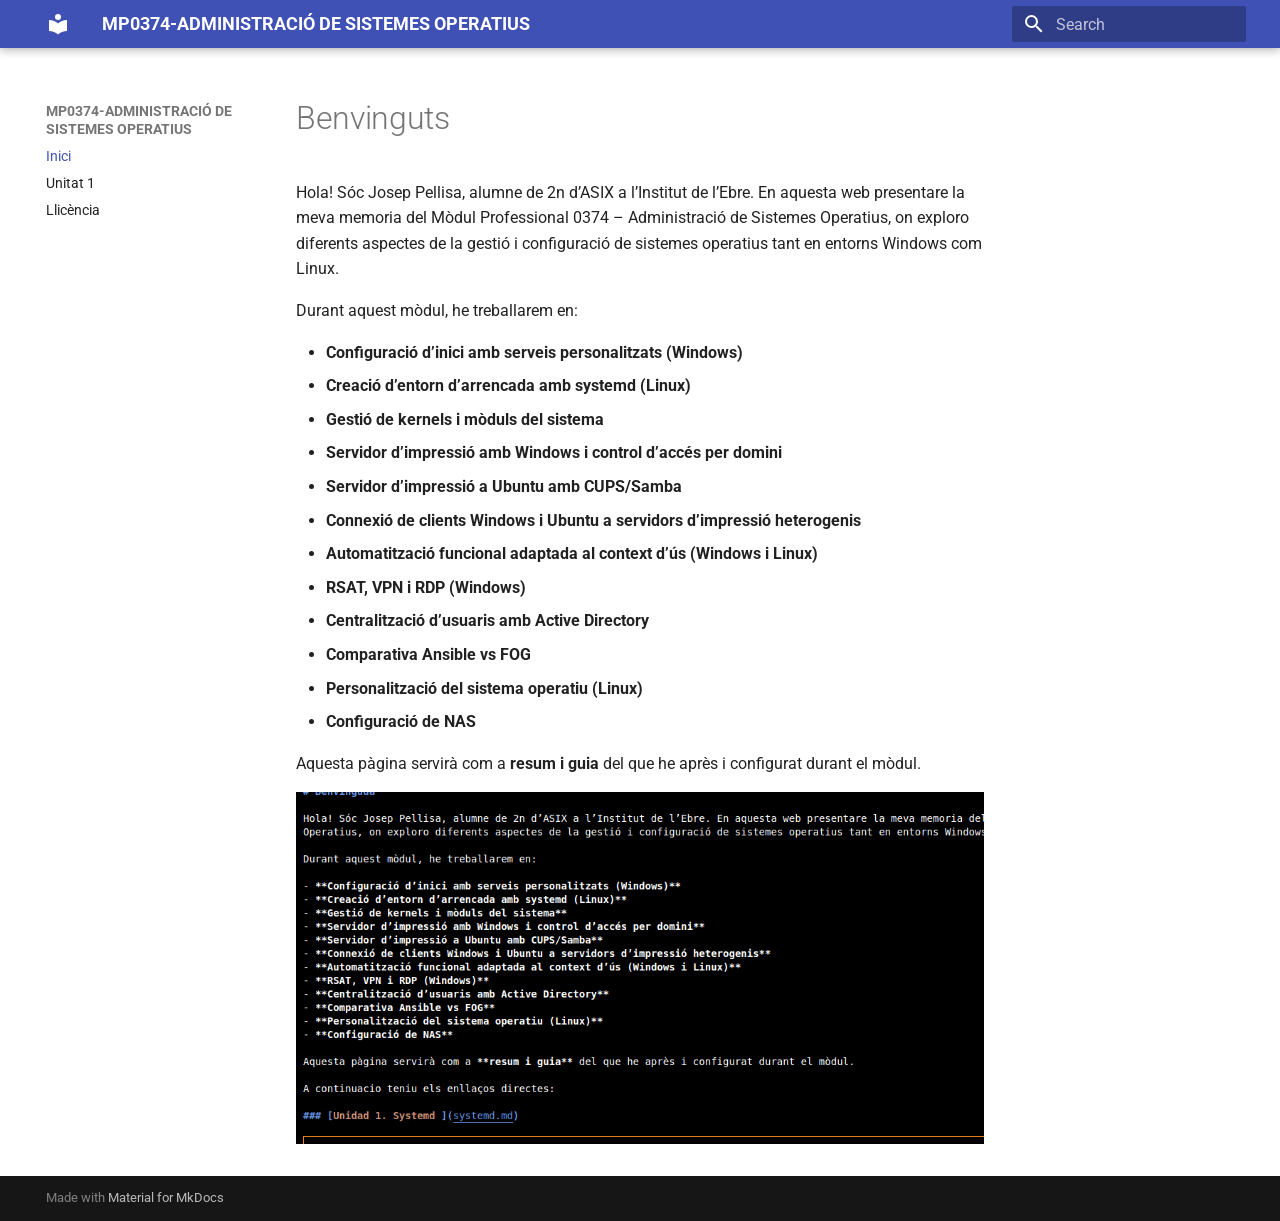
==== commit f0caac27: "Deployed 6380e3f with MkDocs version: 1.5.3" ====
--- a/index.html
+++ b/index.html
@@ -10,7 +10,7 @@
       
       
       
-        <link rel="next" href="LICENSE/">
+        <link rel="next" href="systemd/">
       
       
       <link rel="icon" href="assets/images/favicon.png">
@@ -18,7 +18,7 @@
     
     
       
-        <title>Curso de Machine Learning - El meu lloc web</title>
+        <title>MP0374-ADMINISTRACIÓ DE SISTEMES OPERATIUS</title>
       
     
     
@@ -63,7 +63,7 @@
     <div data-md-component="skip">
       
         
-        <a href="#licencia" class="md-skip">
+        <a href="#benvinguts" class="md-skip">
           Skip to content
         </a>
       
@@ -79,7 +79,7 @@
 
 <header class="md-header md-header--shadow" data-md-component="header">
   <nav class="md-header__inner md-grid" aria-label="Header">
-    <a href="." title="El meu lloc web" class="md-header__button md-logo" aria-label="El meu lloc web" data-md-component="logo">
+    <a href="." title="MP0374-ADMINISTRACIÓ DE SISTEMES OPERATIUS" class="md-header__button md-logo" aria-label="MP0374-ADMINISTRACIÓ DE SISTEMES OPERATIUS" data-md-component="logo">
       
   
   <svg xmlns="http://www.w3.org/2000/svg" viewBox="0 0 24 24"><path d="M12 8a3 3 0 0 0 3-3 3 3 0 0 0-3-3 3 3 0 0 0-3 3 3 3 0 0 0 3 3m0 3.54C9.64 9.35 6.5 8 3 8v11c3.5 0 6.64 1.35 9 3.54 2.36-2.19 5.5-3.54 9-3.54V8c-3.5 0-6.64 1.35-9 3.54Z"/></svg>
@@ -93,13 +93,13 @@
       <div class="md-header__ellipsis">
         <div class="md-header__topic">
           <span class="md-ellipsis">
-            El meu lloc web
+            MP0374-ADMINISTRACIÓ DE SISTEMES OPERATIUS
           </span>
         </div>
         <div class="md-header__topic" data-md-component="header-topic">
           <span class="md-ellipsis">
             
-              Curso de Machine Learning
+              Inici
             
           </span>
         </div>
@@ -171,13 +171,13 @@
 
 <nav class="md-nav md-nav--primary" aria-label="Navigation" data-md-level="0">
   <label class="md-nav__title" for="__drawer">
-    <a href="." title="El meu lloc web" class="md-nav__button md-logo" aria-label="El meu lloc web" data-md-component="logo">
+    <a href="." title="MP0374-ADMINISTRACIÓ DE SISTEMES OPERATIUS" class="md-nav__button md-logo" aria-label="MP0374-ADMINISTRACIÓ DE SISTEMES OPERATIUS" data-md-component="logo">
       
   
   <svg xmlns="http://www.w3.org/2000/svg" viewBox="0 0 24 24"><path d="M12 8a3 3 0 0 0 3-3 3 3 0 0 0-3-3 3 3 0 0 0-3 3 3 3 0 0 0 3 3m0 3.54C9.64 9.35 6.5 8 3 8v11c3.5 0 6.64 1.35 9 3.54 2.36-2.19 5.5-3.54 9-3.54V8c-3.5 0-6.64 1.35-9 3.54Z"/></svg>
 
     </a>
-    El meu lloc web
+    MP0374-ADMINISTRACIÓ DE SISTEMES OPERATIUS
   </label>
   
   <ul class="md-nav__list" data-md-scrollfix>
@@ -194,72 +194,38 @@
       <input class="md-nav__toggle md-toggle" type="checkbox" id="__toc">
       
       
-      
-        <label class="md-nav__link md-nav__link--active" for="__toc">
-          
+        
+      
+      
+      <a href="." class="md-nav__link md-nav__link--active">
+        
   
   <span class="md-ellipsis">
-    Curso de Machine Learning
+    Inici
   </span>
   
 
-          <span class="md-nav__icon md-icon"></span>
-        </label>
-      
-      <a href="." class="md-nav__link md-nav__link--active">
+      </a>
+      
+    </li>
+  
+
+    
+      
+      
+  
+  
+  
+    <li class="md-nav__item">
+      <a href="systemd/" class="md-nav__link">
         
   
   <span class="md-ellipsis">
-    Curso de Machine Learning
+    Unitat 1
   </span>
   
 
       </a>
-      
-        
-
-<nav class="md-nav md-nav--secondary" aria-label="Table of contents">
-  
-  
-  
-  
-    <label class="md-nav__title" for="__toc">
-      <span class="md-nav__icon md-icon"></span>
-      Table of contents
-    </label>
-    <ul class="md-nav__list" data-md-component="toc" data-md-scrollfix>
-      
-        <li class="md-nav__item">
-  <a href="#licencia" class="md-nav__link">
-    Licencia
-  </a>
-  
-</li>
-      
-        <li class="md-nav__item">
-  <a href="#contenido-del-curso" class="md-nav__link">
-    Contenido del curso
-  </a>
-  
-    <nav class="md-nav" aria-label="Contenido del curso">
-      <ul class="md-nav__list">
-        
-          <li class="md-nav__item">
-  <a href="#unidad-1-fundamentos-de-la-inteligencia-artificial-y-el-aprendizaje-automatico" class="md-nav__link">
-    Unidad 1. Fundamentos de la Inteligencia Artificial y el Aprendizaje Automático
-  </a>
-  
-</li>
-        
-      </ul>
-    </nav>
-  
-</li>
-      
-    </ul>
-  
-</nav>
-      
     </li>
   
 
@@ -274,7 +240,7 @@
         
   
   <span class="md-ellipsis">
-    Licencia Creative Commons Reconocimiento - No Comercial - Compartir Igual 3.0 España (CC BY-NC-SA 3.0)
+    Llicència
   </span>
   
 
@@ -300,41 +266,8 @@
   
   
   
-  
-    <label class="md-nav__title" for="__toc">
-      <span class="md-nav__icon md-icon"></span>
-      Table of contents
-    </label>
-    <ul class="md-nav__list" data-md-component="toc" data-md-scrollfix>
-      
-        <li class="md-nav__item">
-  <a href="#licencia" class="md-nav__link">
-    Licencia
-  </a>
-  
-</li>
-      
-        <li class="md-nav__item">
-  <a href="#contenido-del-curso" class="md-nav__link">
-    Contenido del curso
-  </a>
-  
-    <nav class="md-nav" aria-label="Contenido del curso">
-      <ul class="md-nav__list">
-        
-          <li class="md-nav__item">
-  <a href="#unidad-1-fundamentos-de-la-inteligencia-artificial-y-el-aprendizaje-automatico" class="md-nav__link">
-    Unidad 1. Fundamentos de la Inteligencia Artificial y el Aprendizaje Automático
-  </a>
-  
-</li>
-        
-      </ul>
-    </nav>
-  
-</li>
-      
-    </ul>
+    
+  
   
 </nav>
                   </div>
@@ -349,18 +282,25 @@
                   
 
 
-  <h1>Curso de Machine Learning</h1>
-
-<p>Este repositorio contiene el material del curso de Machine Learning desarrollado por Mireia Consarnau.</p>
+<h1 id="benvinguts">Benvinguts</h1>
+<p>Hola! Sóc Josep Pellisa, alumne de 2n d’ASIX a l’Institut de l’Ebre. En aquesta web presentare la meva memoria del Mòdul Professional 0374 – Administració de Sistemes Operatius, on exploro diferents aspectes de la gestió i configuració de sistemes operatius tant en entorns Windows com Linux.</p>
+<p>Durant aquest mòdul, he treballarem en:</p>
 <ul>
-<li>Índice y enlaces a las unidades del curso.</li>
-<li>Recursos en formato PDF, vídeos, y Google Colab.</li>
-<li>Código y ejemplos prácticos.</li>
+<li><strong>Configuració d’inici amb serveis personalitzats (Windows)</strong></li>
+<li><strong>Creació d’entorn d’arrencada amb systemd (Linux)</strong></li>
+<li><strong>Gestió de kernels i mòduls del sistema</strong></li>
+<li><strong>Servidor d’impressió amb Windows i control d’accés per domini</strong></li>
+<li><strong>Servidor d’impressió a Ubuntu amb CUPS/Samba</strong></li>
+<li><strong>Connexió de clients Windows i Ubuntu a servidors d’impressió heterogenis</strong></li>
+<li><strong>Automatització funcional adaptada al context d’ús (Windows i Linux)</strong></li>
+<li><strong>RSAT, VPN i RDP (Windows)</strong></li>
+<li><strong>Centralització d’usuaris amb Active Directory</strong></li>
+<li><strong>Comparativa Ansible vs FOG</strong></li>
+<li><strong>Personalització del sistema operatiu (Linux)</strong></li>
+<li><strong>Configuració de NAS</strong></li>
 </ul>
-<h2 id="licencia">Licencia</h2>
-<p>El contenido está bajo licencia <a href="LICENSE/">Creative Commons BY-NC-SA 3.0 ES</a>.</p>
-<h2 id="contenido-del-curso">Contenido del curso</h2>
-<h3 id="unidad-1-fundamentos-de-la-inteligencia-artificial-y-el-aprendizaje-automatico"><a href="unidad1/unidad1.md">Unidad 1. Fundamentos de la Inteligencia Artificial y el Aprendizaje Automático</a></h3>
+<p>Aquesta pàgina servirà com a <strong>resum i guia</strong> del que he après i configurat durant el mòdul.</p>
+<p><img alt="Captura" src="../custom/Selecció_001.png" /></p>
 
 
 
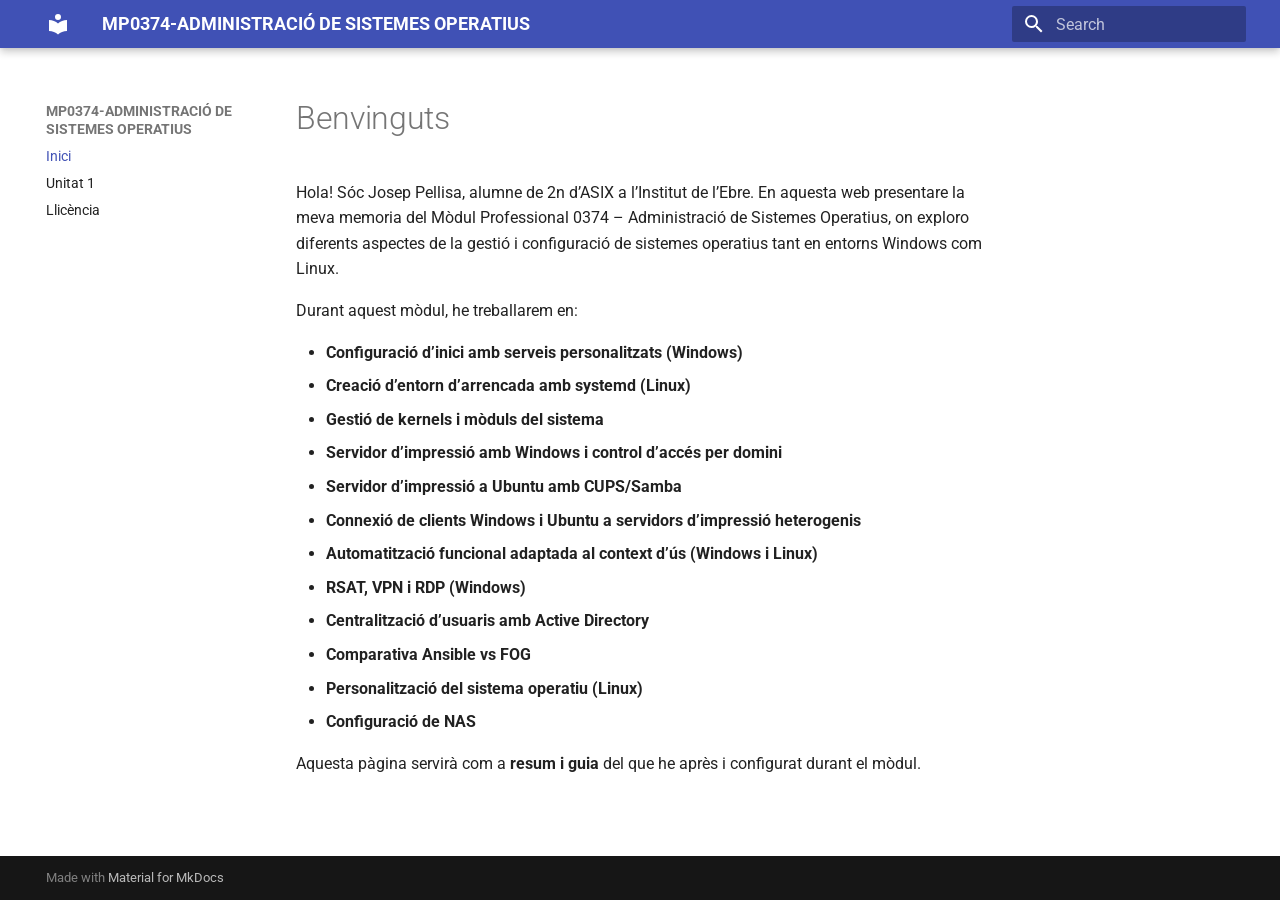
==== commit f7f58d2e: "Deployed 6380e3f with MkDocs version: 1.5.3" ====
--- a/index.html
+++ b/index.html
@@ -300,7 +300,6 @@
 <li><strong>Configuració de NAS</strong></li>
 </ul>
 <p>Aquesta pàgina servirà com a <strong>resum i guia</strong> del que he après i configurat durant el mòdul.</p>
-<p><img alt="Captura" src="../custom/Selecció_001.png" /></p>
 
 
 
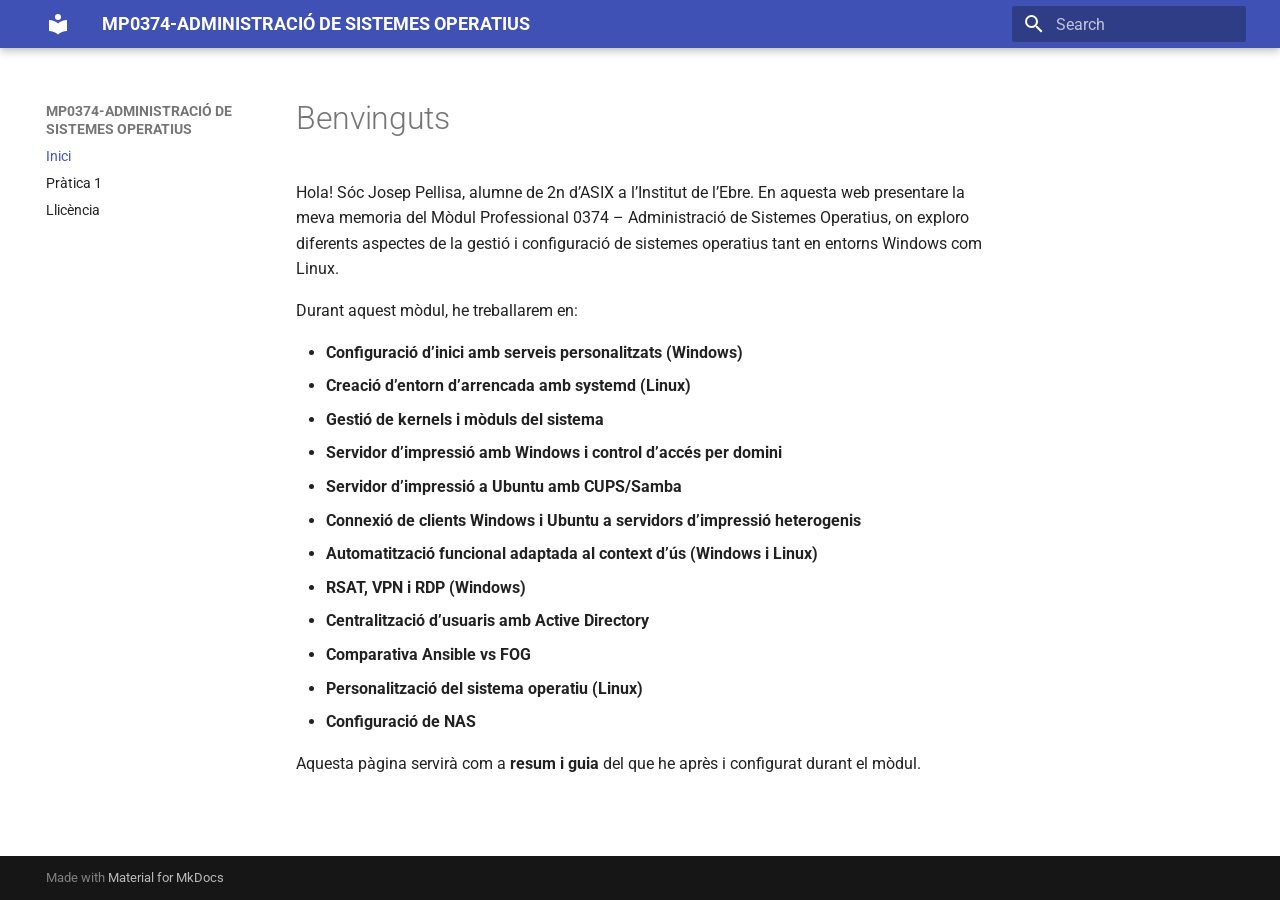
==== commit e0902e5e: "Deployed 6380e3f with MkDocs version: 1.5.3" ====
--- a/index.html
+++ b/index.html
@@ -221,7 +221,7 @@
         
   
   <span class="md-ellipsis">
-    Unitat 1
+    Pràtica 1
   </span>
   
 
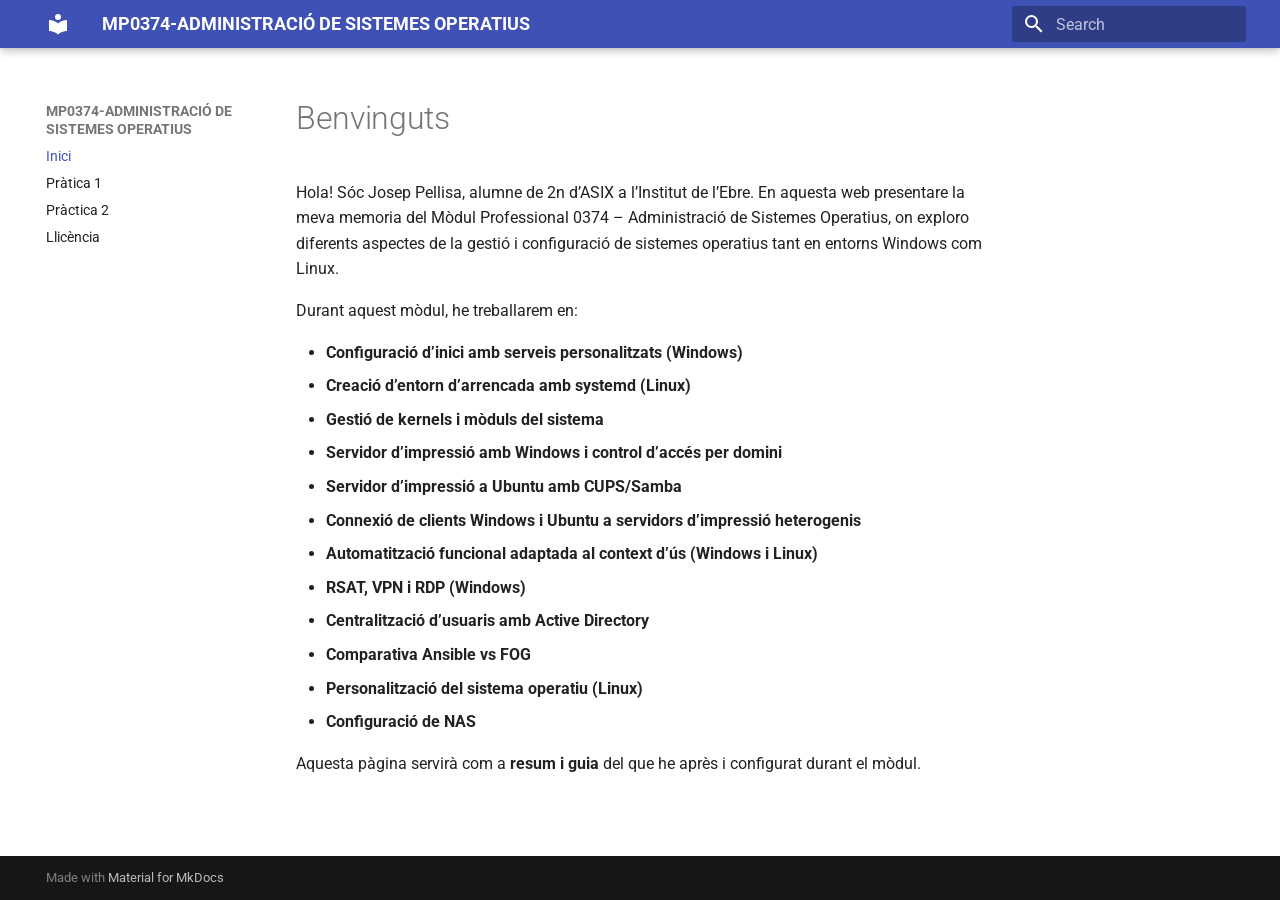
==== commit 905a6bee: "Deployed 6380e3f with MkDocs version: 1.5.3" ====
--- a/index.html
+++ b/index.html
@@ -222,6 +222,25 @@
   
   <span class="md-ellipsis">
     Pràtica 1
+  </span>
+  
+
+      </a>
+    </li>
+  
+
+    
+      
+      
+  
+  
+  
+    <li class="md-nav__item">
+      <a href="nssm/" class="md-nav__link">
+        
+  
+  <span class="md-ellipsis">
+    Pràctica 2
   </span>
   
 
